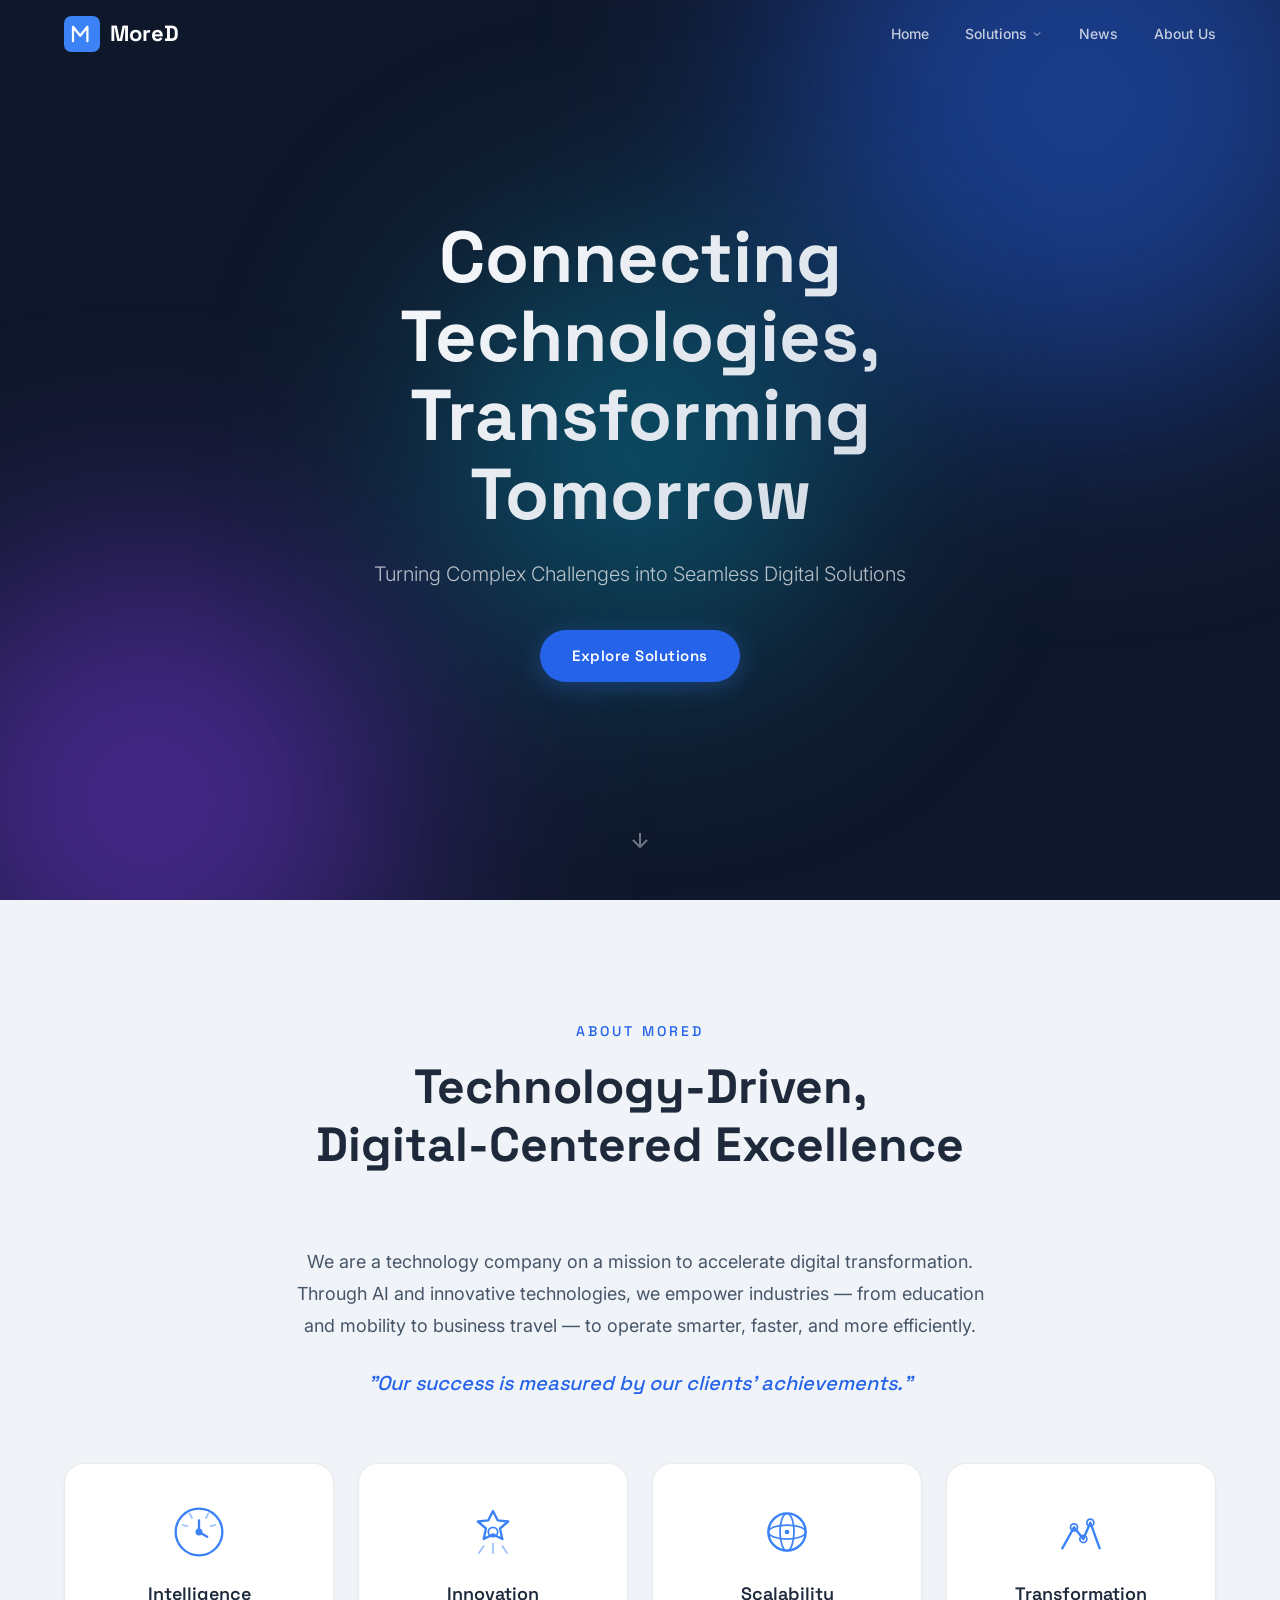
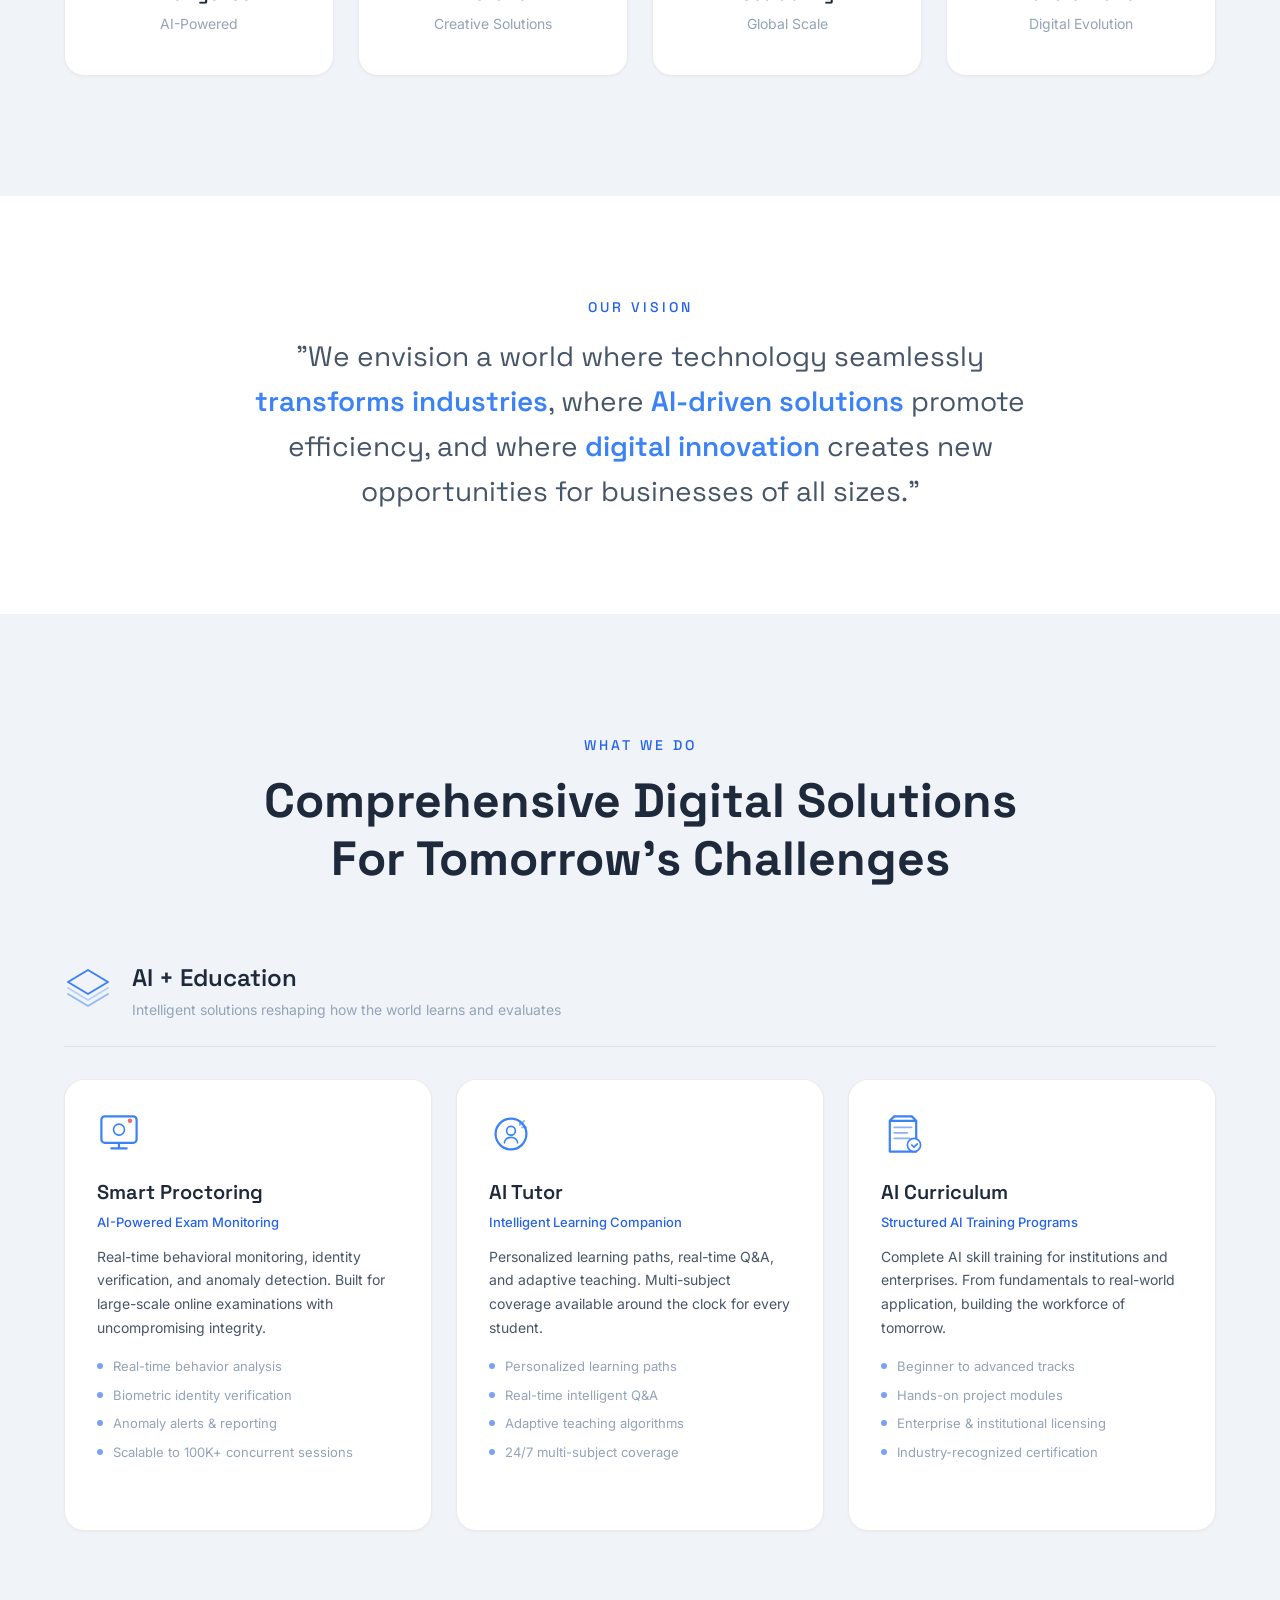
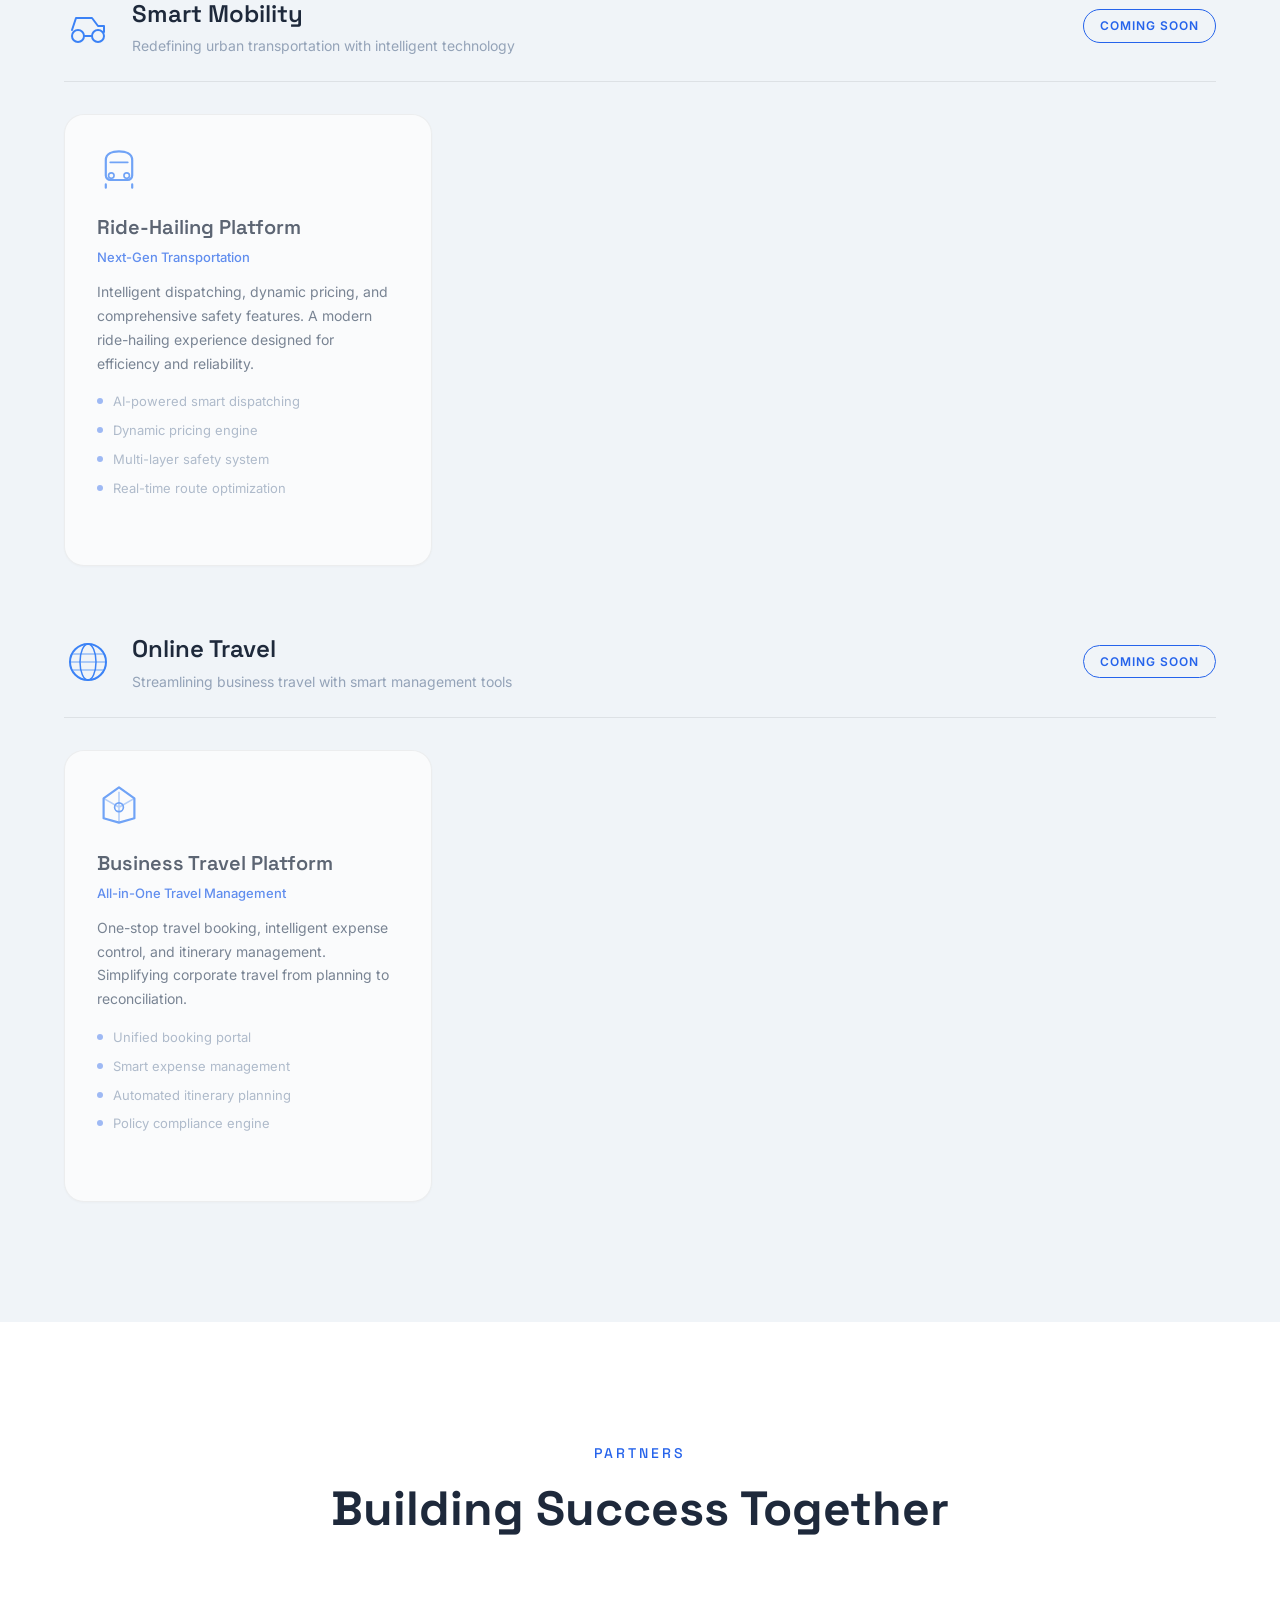
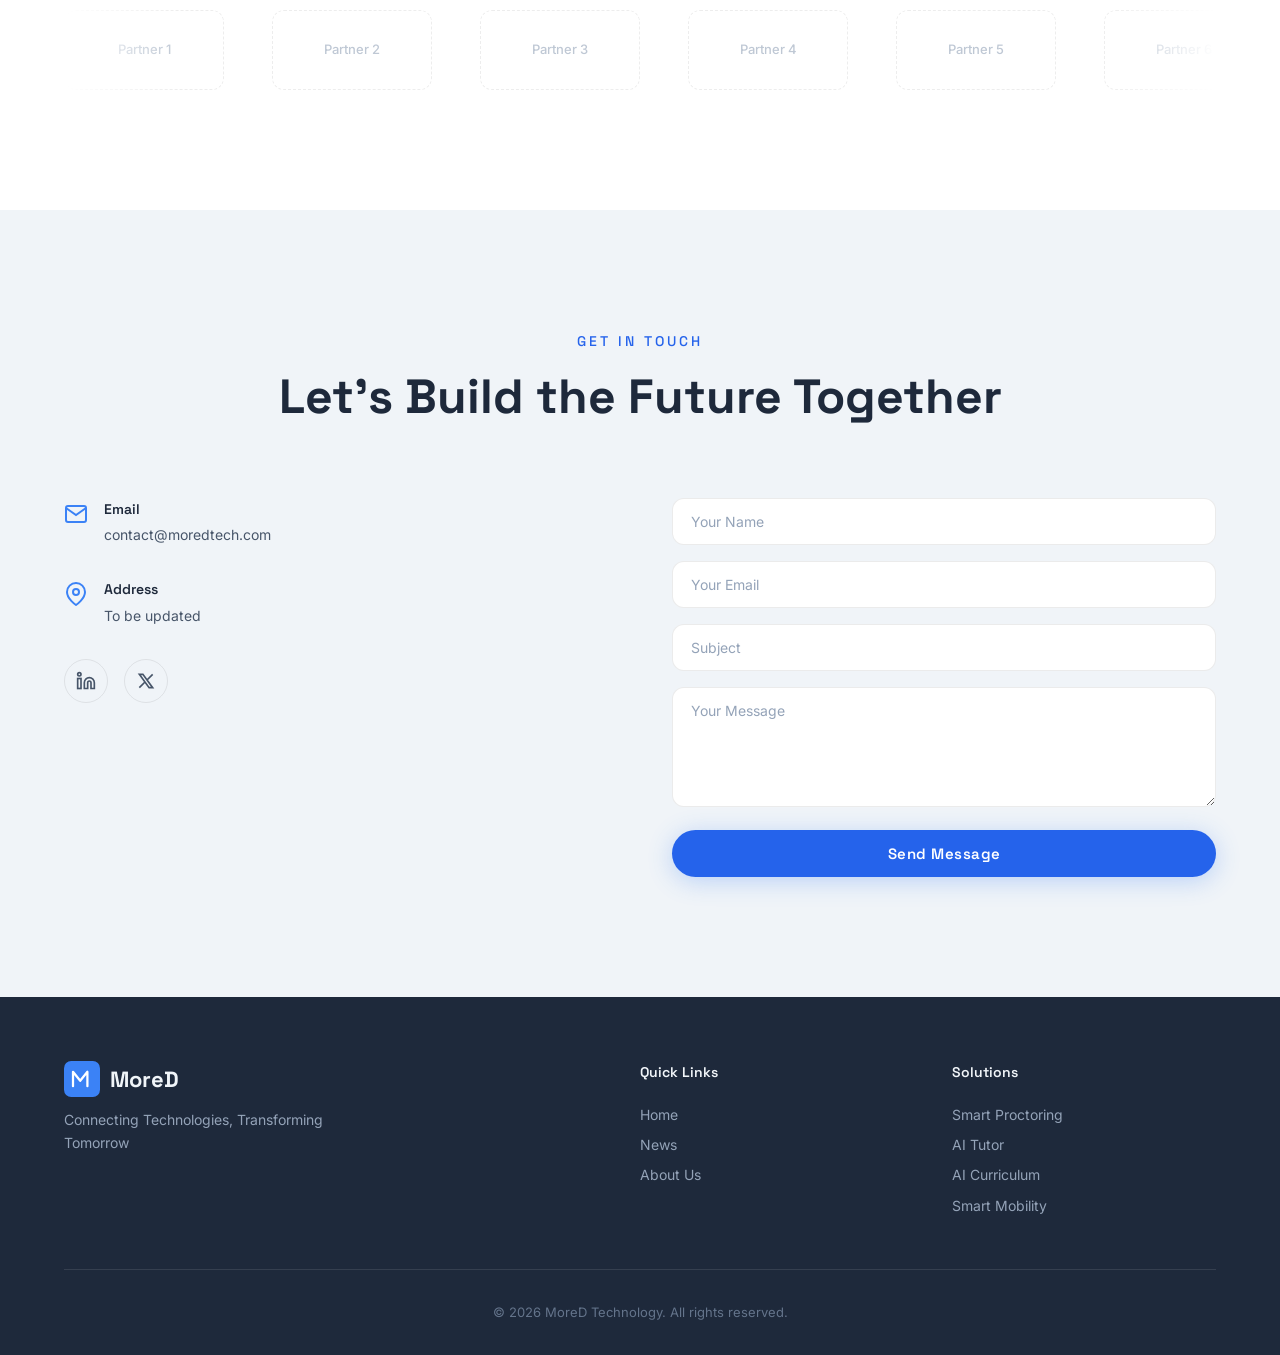
==== index.html @ 64ba4941 "MoreD Technology website - solutions with real data + news timeline gallery" ====
<!DOCTYPE html>
<html lang="en">
<head>
    <meta charset="UTF-8">
    <meta name="viewport" content="width=device-width, initial-scale=1.0">
    <title>MoreD Technology — Connecting Technologies, Transforming Tomorrow</title>
    <meta name="description" content="MoreD Technology delivers comprehensive digital solutions powered by AI and innovation. Education, mobility, and travel platforms for tomorrow's challenges.">
    <link rel="preconnect" href="https://fonts.googleapis.com">
    <link rel="preconnect" href="https://fonts.gstatic.com" crossorigin>
    <link href="https://fonts.googleapis.com/css2?family=Inter:wght@300;400;500;600;700&family=Space+Grotesk:wght@400;500;600;700&display=swap" rel="stylesheet">
    <link rel="stylesheet" href="css/style.css">
</head>
<body class="page-home">
    <!-- Header -->
    <header class="header" id="header">
        <div class="header-container">
            <a href="#hero" class="logo">
                <svg class="logo-icon" viewBox="0 0 40 40" fill="none" xmlns="http://www.w3.org/2000/svg">
                    <rect width="40" height="40" rx="8" fill="#3b82f6"/>
                    <path d="M10 28V12l8 10 8-10v16" stroke="#fff" stroke-width="2.5" stroke-linecap="round" stroke-linejoin="round"/>
                </svg>
                <span class="logo-text">MoreD</span>
            </a>
            <nav class="nav">
                <a href="index.html" class="nav-link active">Home</a>
                <div class="nav-item">
                    <a href="#solutions" class="nav-link">Solutions <svg class="dropdown-arrow" viewBox="0 0 24 24" fill="none" stroke="currentColor" stroke-width="2"><path d="M6 9l6 6 6-6"/></svg></a>
                    <div class="dropdown-menu">
                        <div class="dropdown-group-title">AI + Education</div>
                        <a href="solutions/smart-proctoring.html" class="dropdown-link">Smart Proctoring</a>
                        <a href="solutions/ai-tutor.html" class="dropdown-link">AI Tutor</a>
                        <a href="solutions/ai-curriculum.html" class="dropdown-link">AI Curriculum</a>
                        <div class="dropdown-divider"></div>
                        <div class="dropdown-group-title">Smart Mobility</div>
                        <a href="solutions/ride-hailing.html" class="dropdown-link">Ride-Hailing Platform <span class="badge-soon">Coming Soon</span></a>
                        <div class="dropdown-divider"></div>
                        <div class="dropdown-group-title">Online Travel</div>
                        <a href="solutions/business-travel.html" class="dropdown-link">Business Travel Platform <span class="badge-soon">Coming Soon</span></a>
                    </div>
                </div>
                <a href="news.html" class="nav-link">News</a>
                <a href="about.html" class="nav-link">About Us</a>
            </nav>
            <button class="mobile-toggle" id="mobile-toggle" aria-label="Toggle navigation">
                <span></span>
                <span></span>
                <span></span>
            </button>
        </div>
    </header>

    <!-- Mobile Nav -->
    <div class="mobile-nav" id="mobile-nav">
        <a href="index.html" class="mobile-nav-link">Home</a>
        <div class="mobile-nav-item">
            <button class="mobile-nav-toggle" id="mobile-solutions-toggle">Solutions <svg class="dropdown-arrow" viewBox="0 0 24 24" fill="none" stroke="currentColor" stroke-width="2"><path d="M6 9l6 6 6-6"/></svg></button>
            <div class="mobile-submenu" id="mobile-submenu">
                <span class="mobile-submenu-title">AI + Education</span>
                <a href="solutions/smart-proctoring.html">Smart Proctoring</a>
                <a href="solutions/ai-tutor.html">AI Tutor</a>
                <a href="solutions/ai-curriculum.html">AI Curriculum</a>
                <span class="mobile-submenu-title">Smart Mobility</span>
                <a href="solutions/ride-hailing.html">Ride-Hailing Platform</a>
                <span class="mobile-submenu-title">Online Travel</span>
                <a href="solutions/business-travel.html">Business Travel Platform</a>
            </div>
        </div>
        <a href="news.html" class="mobile-nav-link">News</a>
        <a href="about.html" class="mobile-nav-link">About Us</a>
    </div>

    <!-- Hero Section -->
    <section class="hero" id="hero">
        <div class="hero-bg">
            <div class="hero-gradient hero-gradient-1"></div>
            <div class="hero-gradient hero-gradient-2"></div>
            <div class="hero-gradient hero-gradient-3"></div>
        </div>
        <div class="hero-content">
            <h1 class="hero-title fade-in">Connecting Technologies,<br>Transforming Tomorrow</h1>
            <p class="hero-subtitle fade-in">Turning Complex Challenges into Seamless Digital Solutions</p>
            <a href="#solutions" class="btn btn-primary fade-in">Explore Solutions</a>
        </div>
        <div class="hero-scroll">
            <svg width="24" height="24" viewBox="0 0 24 24" fill="none" stroke="currentColor" stroke-width="2">
                <path d="M12 5v14M5 12l7 7 7-7"/>
            </svg>
        </div>
    </section>

    <!-- About Section -->
    <section class="section about" id="about">
        <div class="container">
            <div class="section-header">
                <p class="section-tag fade-in">About MoreD</p>
                <h2 class="section-title fade-in">Technology-Driven,<br>Digital-Centered Excellence</h2>
            </div>
            <div class="about-content">
                <div class="about-text fade-in">
                    <p class="about-lead">We are a technology company on a mission to accelerate digital transformation. Through AI and innovative technologies, we empower industries — from education and mobility to business travel — to operate smarter, faster, and more efficiently.</p>
                    <p class="about-quote">"Our success is measured by our clients' achievements."</p>
                </div>
                <div class="about-grid">
                    <div class="about-card fade-in">
                        <div class="about-card-icon">
                            <svg viewBox="0 0 48 48" fill="none" xmlns="http://www.w3.org/2000/svg">
                                <circle cx="24" cy="24" r="20" stroke="#3b82f6" stroke-width="2"/>
                                <path d="M24 14v10l7 4" stroke="#3b82f6" stroke-width="2" stroke-linecap="round"/>
                                <circle cx="24" cy="24" r="3" fill="#3b82f6"/>
                                <path d="M16 8l2 4M32 8l-2 4M10 18l4 1M38 18l-4 1" stroke="#3b82f6" stroke-width="1.5" stroke-linecap="round" opacity="0.5"/>
                            </svg>
                        </div>
                        <h3>Intelligence</h3>
                        <p>AI-Powered</p>
                    </div>
                    <div class="about-card fade-in">
                        <div class="about-card-icon">
                            <svg viewBox="0 0 48 48" fill="none" xmlns="http://www.w3.org/2000/svg">
                                <path d="M24 6l4 8 9 1-7 6 2 9-8-4-8 4 2-9-7-6 9-1z" stroke="#3b82f6" stroke-width="2" stroke-linejoin="round"/>
                                <circle cx="24" cy="24" r="4" stroke="#3b82f6" stroke-width="1.5"/>
                                <path d="M24 34v8M16 36l-4 6M32 36l4 6" stroke="#3b82f6" stroke-width="1.5" stroke-linecap="round" opacity="0.5"/>
                            </svg>
                        </div>
                        <h3>Innovation</h3>
                        <p>Creative Solutions</p>
                    </div>
                    <div class="about-card fade-in">
                        <div class="about-card-icon">
                            <svg viewBox="0 0 48 48" fill="none" xmlns="http://www.w3.org/2000/svg">
                                <circle cx="24" cy="24" r="16" stroke="#3b82f6" stroke-width="2"/>
                                <ellipse cx="24" cy="24" rx="16" ry="6" stroke="#3b82f6" stroke-width="1.5"/>
                                <ellipse cx="24" cy="24" rx="6" ry="16" stroke="#3b82f6" stroke-width="1.5"/>
                                <circle cx="24" cy="24" r="2" fill="#3b82f6"/>
                            </svg>
                        </div>
                        <h3>Scalability</h3>
                        <p>Global Scale</p>
                    </div>
                    <div class="about-card fade-in">
                        <div class="about-card-icon">
                            <svg viewBox="0 0 48 48" fill="none" xmlns="http://www.w3.org/2000/svg">
                                <path d="M8 38L18 20l8 10 6-14 8 22" stroke="#3b82f6" stroke-width="2" stroke-linecap="round" stroke-linejoin="round"/>
                                <circle cx="18" cy="20" r="3" stroke="#3b82f6" stroke-width="1.5"/>
                                <circle cx="26" cy="30" r="3" stroke="#3b82f6" stroke-width="1.5"/>
                                <circle cx="32" cy="16" r="3" stroke="#3b82f6" stroke-width="1.5"/>
                            </svg>
                        </div>
                        <h3>Transformation</h3>
                        <p>Digital Evolution</p>
                    </div>
                </div>
            </div>
        </div>
    </section>

    <!-- Vision Section -->
    <section class="section vision">
        <div class="container">
            <div class="vision-content fade-in">
                <p class="section-tag">Our Vision</p>
                <blockquote class="vision-quote">
                    "We envision a world where technology seamlessly <strong>transforms industries</strong>, where <strong>AI-driven solutions</strong> promote efficiency, and where <strong>digital innovation</strong> creates new opportunities for businesses of all sizes."
                </blockquote>
            </div>
        </div>
    </section>

    <!-- Solutions Section -->
    <section class="section solutions" id="solutions">
        <div class="container">
            <div class="section-header">
                <p class="section-tag fade-in">What We Do</p>
                <h2 class="section-title fade-in">Comprehensive Digital Solutions<br>For Tomorrow's Challenges</h2>
            </div>

            <!-- AI + Education -->
            <div class="solutions-group fade-in">
                <div class="solutions-group-header">
                    <div class="solutions-group-icon">
                        <svg viewBox="0 0 48 48" fill="none" xmlns="http://www.w3.org/2000/svg">
                            <path d="M24 4L4 16l20 12 20-12L24 4z" stroke="#3b82f6" stroke-width="2" stroke-linejoin="round"/>
                            <path d="M4 28l20 12 20-12" stroke="#3b82f6" stroke-width="2" stroke-linecap="round" stroke-linejoin="round" opacity="0.5"/>
                            <path d="M4 22l20 12 20-12" stroke="#3b82f6" stroke-width="2" stroke-linecap="round" stroke-linejoin="round" opacity="0.3"/>
                        </svg>
                    </div>
                    <div>
                        <h3 class="solutions-group-title">AI + Education</h3>
                        <p class="solutions-group-desc">Intelligent solutions reshaping how the world learns and evaluates</p>
                    </div>
                </div>
                <div class="solutions-cards">
                    <a href="solutions/smart-proctoring.html" class="solution-card solution-card--link">
                        <div class="solution-card-icon">
                            <svg viewBox="0 0 40 40" fill="none" xmlns="http://www.w3.org/2000/svg">
                                <rect x="4" y="4" width="32" height="24" rx="3" stroke="#3b82f6" stroke-width="2"/>
                                <circle cx="20" cy="16" r="5" stroke="#3b82f6" stroke-width="1.5"/>
                                <path d="M13 33h14" stroke="#3b82f6" stroke-width="2" stroke-linecap="round"/>
                                <path d="M20 28v5" stroke="#3b82f6" stroke-width="2"/>
                                <circle cx="30" cy="8" r="2" fill="#ef4444" opacity="0.8"/>
                            </svg>
                        </div>
                        <h4 class="solution-card-title">Smart Proctoring</h4>
                        <p class="solution-card-subtitle">AI-Powered Exam Monitoring</p>
                        <p class="solution-card-desc">Real-time behavioral monitoring, identity verification, and anomaly detection. Built for large-scale online examinations with uncompromising integrity.</p>
                        <ul class="solution-card-features">
                            <li>Real-time behavior analysis</li>
                            <li>Biometric identity verification</li>
                            <li>Anomaly alerts & reporting</li>
                            <li>Scalable to 100K+ concurrent sessions</li>
                        </ul>
                        <span class="solution-card-arrow">Learn More →</span>
                    </a>
                    <a href="solutions/ai-tutor.html" class="solution-card solution-card--link">
                        <div class="solution-card-icon">
                            <svg viewBox="0 0 40 40" fill="none" xmlns="http://www.w3.org/2000/svg">
                                <rect x="6" y="6" width="28" height="28" rx="14" stroke="#3b82f6" stroke-width="2"/>
                                <circle cx="20" cy="17" r="4" stroke="#3b82f6" stroke-width="1.5"/>
                                <path d="M14 28c0-3 3-5 6-5s6 2 6 5" stroke="#3b82f6" stroke-width="1.5" stroke-linecap="round"/>
                                <path d="M28 12l4-4M30 14h4M28 12v-4" stroke="#3b82f6" stroke-width="1.5" stroke-linecap="round" opacity="0.6"/>
                            </svg>
                        </div>
                        <h4 class="solution-card-title">AI Tutor</h4>
                        <p class="solution-card-subtitle">Intelligent Learning Companion</p>
                        <p class="solution-card-desc">Personalized learning paths, real-time Q&A, and adaptive teaching. Multi-subject coverage available around the clock for every student.</p>
                        <ul class="solution-card-features">
                            <li>Personalized learning paths</li>
                            <li>Real-time intelligent Q&A</li>
                            <li>Adaptive teaching algorithms</li>
                            <li>24/7 multi-subject coverage</li>
                        </ul>
                        <span class="solution-card-arrow">Learn More →</span>
                    </a>
                    <a href="solutions/ai-curriculum.html" class="solution-card solution-card--link">
                        <div class="solution-card-icon">
                            <svg viewBox="0 0 40 40" fill="none" xmlns="http://www.w3.org/2000/svg">
                                <path d="M8 8h24v28H8z" stroke="#3b82f6" stroke-width="2" stroke-linejoin="round"/>
                                <path d="M12 14h16M12 19h12M12 24h14" stroke="#3b82f6" stroke-width="1.5" stroke-linecap="round" opacity="0.6"/>
                                <path d="M8 8l4-4h16l4 4" stroke="#3b82f6" stroke-width="2" stroke-linejoin="round"/>
                                <circle cx="30" cy="30" r="6" fill="#ffffff" stroke="#3b82f6" stroke-width="1.5"/>
                                <path d="M28 30l2 2 3-3" stroke="#3b82f6" stroke-width="1.5" stroke-linecap="round" stroke-linejoin="round"/>
                            </svg>
                        </div>
                        <h4 class="solution-card-title">AI Curriculum</h4>
                        <p class="solution-card-subtitle">Structured AI Training Programs</p>
                        <p class="solution-card-desc">Complete AI skill training for institutions and enterprises. From fundamentals to real-world application, building the workforce of tomorrow.</p>
                        <ul class="solution-card-features">
                            <li>Beginner to advanced tracks</li>
                            <li>Hands-on project modules</li>
                            <li>Enterprise & institutional licensing</li>
                            <li>Industry-recognized certification</li>
                        </ul>
                        <span class="solution-card-arrow">Learn More →</span>
                    </a>
                </div>
            </div>

            <!-- Smart Mobility -->
            <div class="solutions-group fade-in">
                <div class="solutions-group-header">
                    <div class="solutions-group-icon">
                        <svg viewBox="0 0 48 48" fill="none" xmlns="http://www.w3.org/2000/svg">
                            <circle cx="14" cy="34" r="6" stroke="#3b82f6" stroke-width="2"/>
                            <circle cx="34" cy="34" r="6" stroke="#3b82f6" stroke-width="2"/>
                            <path d="M20 34h8M8 28l4-12h16l6 8h6v6" stroke="#3b82f6" stroke-width="2" stroke-linecap="round" stroke-linejoin="round"/>
                        </svg>
                    </div>
                    <div>
                        <h3 class="solutions-group-title">Smart Mobility</h3>
                        <p class="solutions-group-desc">Redefining urban transportation with intelligent technology</p>
                    </div>
                    <span class="badge-coming-soon">Coming Soon</span>
                </div>
                <div class="solutions-cards">
                    <a href="solutions/ride-hailing.html" class="solution-card solution-card--coming-soon solution-card--link">
                        <div class="solution-card-icon">
                            <svg viewBox="0 0 40 40" fill="none" xmlns="http://www.w3.org/2000/svg">
                                <path d="M20 4c-6 0-12 2-12 8v14c0 2 2 4 4 4h16c2 0 4-2 4-4V12c0-6-6-8-12-8z" stroke="#3b82f6" stroke-width="2"/>
                                <circle cx="13" cy="26" r="2.5" stroke="#3b82f6" stroke-width="1.5"/>
                                <circle cx="27" cy="26" r="2.5" stroke="#3b82f6" stroke-width="1.5"/>
                                <path d="M12 14h16" stroke="#3b82f6" stroke-width="1.5" stroke-linecap="round"/>
                                <path d="M8 34v3M32 34v3" stroke="#3b82f6" stroke-width="2" stroke-linecap="round"/>
                            </svg>
                        </div>
                        <h4 class="solution-card-title">Ride-Hailing Platform</h4>
                        <p class="solution-card-subtitle">Next-Gen Transportation</p>
                        <p class="solution-card-desc">Intelligent dispatching, dynamic pricing, and comprehensive safety features. A modern ride-hailing experience designed for efficiency and reliability.</p>
                        <ul class="solution-card-features">
                            <li>AI-powered smart dispatching</li>
                            <li>Dynamic pricing engine</li>
                            <li>Multi-layer safety system</li>
                            <li>Real-time route optimization</li>
                        </ul>
                        <span class="solution-card-arrow">Learn More →</span>
                    </a>
                </div>
            </div>

            <!-- Online Travel -->
            <div class="solutions-group fade-in">
                <div class="solutions-group-header">
                    <div class="solutions-group-icon">
                        <svg viewBox="0 0 48 48" fill="none" xmlns="http://www.w3.org/2000/svg">
                            <circle cx="24" cy="24" r="18" stroke="#3b82f6" stroke-width="2"/>
                            <ellipse cx="24" cy="24" rx="8" ry="18" stroke="#3b82f6" stroke-width="1.5"/>
                            <path d="M6 24h36M8 16h32M8 32h32" stroke="#3b82f6" stroke-width="1.5" stroke-linecap="round" opacity="0.5"/>
                        </svg>
                    </div>
                    <div>
                        <h3 class="solutions-group-title">Online Travel</h3>
                        <p class="solutions-group-desc">Streamlining business travel with smart management tools</p>
                    </div>
                    <span class="badge-coming-soon">Coming Soon</span>
                </div>
                <div class="solutions-cards">
                    <a href="solutions/business-travel.html" class="solution-card solution-card--coming-soon solution-card--link">
                        <div class="solution-card-icon">
                            <svg viewBox="0 0 40 40" fill="none" xmlns="http://www.w3.org/2000/svg">
                                <path d="M20 4L6 14v18l14 4 14-4V14L20 4z" stroke="#3b82f6" stroke-width="2" stroke-linejoin="round"/>
                                <path d="M20 8v28M6 14l14 8 14-8" stroke="#3b82f6" stroke-width="1.5" stroke-linejoin="round" opacity="0.5"/>
                                <circle cx="20" cy="22" r="4" stroke="#3b82f6" stroke-width="1.5"/>
                            </svg>
                        </div>
                        <h4 class="solution-card-title">Business Travel Platform</h4>
                        <p class="solution-card-subtitle">All-in-One Travel Management</p>
                        <p class="solution-card-desc">One-stop travel booking, intelligent expense control, and itinerary management. Simplifying corporate travel from planning to reconciliation.</p>
                        <ul class="solution-card-features">
                            <li>Unified booking portal</li>
                            <li>Smart expense management</li>
                            <li>Automated itinerary planning</li>
                            <li>Policy compliance engine</li>
                        </ul>
                        <span class="solution-card-arrow">Learn More →</span>
                    </a>
                </div>
            </div>
        </div>
    </section>

    <!-- Partners Section -->
    <section class="section partners" id="partners">
        <div class="container">
            <div class="section-header">
                <p class="section-tag fade-in">Partners</p>
                <h2 class="section-title fade-in">Building Success Together</h2>
            </div>
            <div class="partners-track-wrapper fade-in">
                <div class="partners-track">
                    <div class="partner-logo">
                        <div class="partner-placeholder">Partner 1</div>
                    </div>
                    <div class="partner-logo">
                        <div class="partner-placeholder">Partner 2</div>
                    </div>
                    <div class="partner-logo">
                        <div class="partner-placeholder">Partner 3</div>
                    </div>
                    <div class="partner-logo">
                        <div class="partner-placeholder">Partner 4</div>
                    </div>
                    <div class="partner-logo">
                        <div class="partner-placeholder">Partner 5</div>
                    </div>
                    <div class="partner-logo">
                        <div class="partner-placeholder">Partner 6</div>
                    </div>
                    <!-- Duplicated for seamless scroll -->
                    <div class="partner-logo">
                        <div class="partner-placeholder">Partner 1</div>
                    </div>
                    <div class="partner-logo">
                        <div class="partner-placeholder">Partner 2</div>
                    </div>
                    <div class="partner-logo">
                        <div class="partner-placeholder">Partner 3</div>
                    </div>
                    <div class="partner-logo">
                        <div class="partner-placeholder">Partner 4</div>
                    </div>
                    <div class="partner-logo">
                        <div class="partner-placeholder">Partner 5</div>
                    </div>
                    <div class="partner-logo">
                        <div class="partner-placeholder">Partner 6</div>
                    </div>
                </div>
            </div>
        </div>
    </section>

    <!-- Contact Section -->
    <section class="section contact" id="contact">
        <div class="container">
            <div class="section-header">
                <p class="section-tag fade-in">Get in Touch</p>
                <h2 class="section-title fade-in">Let's Build the Future Together</h2>
            </div>
            <div class="contact-grid">
                <div class="contact-info fade-in">
                    <div class="contact-item">
                        <div class="contact-item-icon">
                            <svg viewBox="0 0 24 24" fill="none" stroke="#3b82f6" stroke-width="2">
                                <path d="M4 4h16c1.1 0 2 .9 2 2v12c0 1.1-.9 2-2 2H4c-1.1 0-2-.9-2-2V6c0-1.1.9-2 2-2z"/>
                                <path d="M22 6l-10 7L2 6"/>
                            </svg>
                        </div>
                        <div>
                            <h4>Email</h4>
                            <p>contact@moredtech.com</p>
                        </div>
                    </div>
                    <div class="contact-item">
                        <div class="contact-item-icon">
                            <svg viewBox="0 0 24 24" fill="none" stroke="#3b82f6" stroke-width="2">
                                <path d="M21 10c0 7-9 13-9 13s-9-6-9-13a9 9 0 0118 0z"/>
                                <circle cx="12" cy="10" r="3"/>
                            </svg>
                        </div>
                        <div>
                            <h4>Address</h4>
                            <p>To be updated</p>
                        </div>
                    </div>
                    <div class="contact-socials">
                        <a href="#" class="social-link" aria-label="LinkedIn">
                            <svg viewBox="0 0 24 24" fill="none" stroke="currentColor" stroke-width="2">
                                <path d="M16 8a6 6 0 016 6v7h-4v-7a2 2 0 00-4 0v7h-4v-7a6 6 0 016-6z"/>
                                <rect x="2" y="9" width="4" height="12"/>
                                <circle cx="4" cy="4" r="2"/>
                            </svg>
                        </a>
                        <a href="#" class="social-link" aria-label="Twitter">
                            <svg viewBox="0 0 24 24" fill="none" stroke="currentColor" stroke-width="2">
                                <path d="M4 4l11.733 16H20L8.267 4H4zM4 20l6.768-6.768M13.232 10.768L20 4"/>
                            </svg>
                        </a>
                    </div>
                </div>
                <form class="contact-form fade-in" id="contact-form">
                    <div class="form-group">
                        <input type="text" id="name" name="name" placeholder="Your Name" required>
                    </div>
                    <div class="form-group">
                        <input type="email" id="email" name="email" placeholder="Your Email" required>
                    </div>
                    <div class="form-group">
                        <input type="text" id="subject" name="subject" placeholder="Subject">
                    </div>
                    <div class="form-group">
                        <textarea id="message" name="message" rows="5" placeholder="Your Message" required></textarea>
                    </div>
                    <button type="submit" class="btn btn-primary btn-full">Send Message</button>
                </form>
            </div>
        </div>
    </section>

    <!-- Footer -->
    <footer class="footer">
        <div class="container">
            <div class="footer-grid">
                <div class="footer-brand">
                    <a href="#hero" class="logo">
                        <svg class="logo-icon" viewBox="0 0 40 40" fill="none" xmlns="http://www.w3.org/2000/svg">
                            <rect width="40" height="40" rx="8" fill="#3b82f6"/>
                            <path d="M10 28V12l8 10 8-10v16" stroke="#fff" stroke-width="2.5" stroke-linecap="round" stroke-linejoin="round"/>
                        </svg>
                        <span class="logo-text">MoreD</span>
                    </a>
                    <p class="footer-tagline">Connecting Technologies, Transforming Tomorrow</p>
                </div>
                <div class="footer-links">
                    <h4>Quick Links</h4>
                    <a href="index.html">Home</a>
                    <a href="news.html">News</a>
                    <a href="about.html">About Us</a>
                </div>
                <div class="footer-links">
                    <h4>Solutions</h4>
                    <a href="solutions/smart-proctoring.html">Smart Proctoring</a>
                    <a href="solutions/ai-tutor.html">AI Tutor</a>
                    <a href="solutions/ai-curriculum.html">AI Curriculum</a>
                    <a href="solutions/ride-hailing.html">Smart Mobility</a>
                </div>
            </div>
            <div class="footer-bottom">
                <p>&copy; 2026 MoreD Technology. All rights reserved.</p>
            </div>
        </div>
    </footer>

    <script src="js/main.js"></script>
</body>
</html>
---- css/style.css ----
/* ===========================
   CSS Variables & Reset
   =========================== */
:root {
    --bg-primary: #ffffff;
    --bg-secondary: #f0f4f8;
    --bg-card: #ffffff;
    --bg-card-hover: #f0f4f8;
    --text-primary: #1e293b;
    --text-secondary: #475569;
    --text-muted: #94a3b8;
    --accent: #2563eb;
    --accent-light: #3b82f6;
    --accent-dark: #1d4ed8;
    --gradient-1: #2563eb;
    --gradient-2: #7c3aed;
    --gradient-3: #0891b2;
    --border: rgba(0, 0, 0, 0.08);
    --radius: 12px;
    --radius-lg: 20px;
    --transition: 0.3s cubic-bezier(0.4, 0, 0.2, 1);
    --font-body: 'Inter', -apple-system, BlinkMacSystemFont, sans-serif;
    --font-heading: 'Space Grotesk', 'Inter', sans-serif;
}

*,
*::before,
*::after {
    margin: 0;
    padding: 0;
    box-sizing: border-box;
}

html {
    scroll-behavior: smooth;
    scroll-padding-top: 80px;
}

body {
    font-family: var(--font-body);
    background: var(--bg-primary);
    color: var(--text-primary);
    line-height: 1.6;
    -webkit-font-smoothing: antialiased;
    overflow-x: hidden;
}

a {
    color: inherit;
    text-decoration: none;
}

img {
    max-width: 100%;
    display: block;
}

/* ===========================
   Layout
   =========================== */
.container {
    max-width: 1200px;
    margin: 0 auto;
    padding: 0 24px;
}

.section {
    padding: 120px 0;
    position: relative;
}

.section-header {
    text-align: center;
    margin-bottom: 72px;
}

.section-tag {
    font-family: var(--font-heading);
    font-size: 14px;
    font-weight: 500;
    text-transform: uppercase;
    letter-spacing: 3px;
    color: var(--accent);
    margin-bottom: 16px;
}

.section-title {
    font-family: var(--font-heading);
    font-size: clamp(32px, 5vw, 48px);
    font-weight: 700;
    line-height: 1.2;
    color: var(--text-primary);
}

/* ===========================
   Buttons
   =========================== */
.btn {
    display: inline-flex;
    align-items: center;
    justify-content: center;
    padding: 14px 32px;
    font-family: var(--font-heading);
    font-size: 15px;
    font-weight: 600;
    border-radius: 50px;
    border: none;
    cursor: pointer;
    transition: var(--transition);
    letter-spacing: 0.5px;
}

.btn-primary {
    background: var(--accent);
    color: #fff;
    box-shadow: 0 4px 24px rgba(59, 130, 246, 0.3);
}

.btn-primary:hover {
    background: var(--accent-light);
    box-shadow: 0 8px 32px rgba(59, 130, 246, 0.4);
    transform: translateY(-2px);
}

.btn-full {
    width: 100%;
}

/* ===========================
   Header
   =========================== */
.header {
    position: fixed;
    top: 0;
    left: 0;
    right: 0;
    z-index: 1000;
    padding: 16px 0;
    transition: var(--transition);
    background: rgba(255, 255, 255, 0.8);
    backdrop-filter: blur(12px);
    -webkit-backdrop-filter: blur(12px);
}

.page-home .header {
    background: transparent;
    backdrop-filter: none;
    -webkit-backdrop-filter: none;
}

.header.scrolled {
    background: rgba(255, 255, 255, 0.9);
    backdrop-filter: blur(20px);
    -webkit-backdrop-filter: blur(20px);
    border-bottom: 1px solid var(--border);
    padding: 12px 0;
    box-shadow: 0 1px 12px rgba(0, 0, 0, 0.06);
}

.header-container {
    max-width: 1200px;
    margin: 0 auto;
    padding: 0 24px;
    display: flex;
    align-items: center;
    justify-content: space-between;
}

.logo {
    display: flex;
    align-items: center;
    gap: 10px;
}

.logo-icon {
    width: 36px;
    height: 36px;
}

.logo-text {
    font-family: var(--font-heading);
    font-size: 22px;
    font-weight: 700;
    color: var(--text-primary);
    transition: var(--transition);
}

.page-home .logo-text {
    color: #ffffff;
}

.page-home .header.scrolled .logo-text {
    color: var(--text-primary);
}

.footer .logo-text {
    color: #f1f5f9;
}

.nav {
    display: flex;
    align-items: center;
    gap: 36px;
}

.nav-link {
    font-size: 14px;
    font-weight: 500;
    color: var(--text-secondary);
    transition: var(--transition);
    position: relative;
}

/* On homepage, header floats over dark hero — use white text */
.page-home .nav-link {
    color: rgba(255, 255, 255, 0.75);
}

.page-home .header.scrolled .nav-link {
    color: var(--text-secondary);
}

.page-home .header.scrolled .nav-link:hover,
.page-home .header.scrolled .nav-link.active {
    color: var(--text-primary);
}

.nav-link::after {
    content: '';
    position: absolute;
    bottom: -4px;
    left: 0;
    width: 0;
    height: 2px;
    background: var(--accent);
    transition: var(--transition);
}

.nav-link:hover,
.nav-link.active {
    color: var(--text-primary);
}

.page-home .nav-link:hover,
.page-home .nav-link.active {
    color: #ffffff;
}

.nav-link:hover::after,
.nav-link.active::after {
    width: 100%;
}

/* Dropdown Menu */
.nav-item {
    position: relative;
}

.nav-item .nav-link {
    display: flex;
    align-items: center;
    gap: 4px;
}

.nav-link .dropdown-arrow {
    width: 12px;
    height: 12px;
    transition: transform 0.3s ease;
}

.nav-item:hover .dropdown-arrow {
    transform: rotate(180deg);
}

.dropdown-menu {
    position: absolute;
    top: calc(100% + 12px);
    left: 50%;
    transform: translateX(-50%);
    min-width: 280px;
    background: rgba(255, 255, 255, 0.98);
    backdrop-filter: blur(20px);
    -webkit-backdrop-filter: blur(20px);
    border: 1px solid var(--border);
    border-radius: var(--radius);
    padding: 16px 0;
    opacity: 0;
    visibility: hidden;
    transform: translateX(-50%) translateY(8px);
    transition: opacity 0.25s ease, transform 0.25s ease, visibility 0.25s ease;
    pointer-events: none;
    box-shadow: 0 12px 40px rgba(0, 0, 0, 0.1);
}

/* Invisible bridge to fill the gap between nav-link and dropdown */
.dropdown-menu::before {
    content: '';
    position: absolute;
    top: -16px;
    left: 0;
    right: 0;
    height: 16px;
}

.nav-item:hover .dropdown-menu {
    opacity: 1;
    visibility: visible;
    transform: translateX(-50%) translateY(0);
    pointer-events: all;
}

.dropdown-group-title {
    font-family: var(--font-heading);
    font-size: 11px;
    font-weight: 600;
    text-transform: uppercase;
    letter-spacing: 1.5px;
    color: var(--text-muted);
    padding: 8px 20px 6px;
    margin-top: 4px;
}

.dropdown-group-title:first-child {
    margin-top: 0;
}

.dropdown-link {
    display: flex;
    align-items: center;
    justify-content: space-between;
    padding: 8px 20px;
    font-size: 14px;
    font-weight: 500;
    color: var(--text-secondary);
    transition: var(--transition);
}

.dropdown-link:hover {
    color: var(--accent);
    background: rgba(37, 99, 235, 0.06);
}

.dropdown-link .badge-soon {
    font-size: 10px;
    font-weight: 600;
    text-transform: uppercase;
    letter-spacing: 0.5px;
    color: var(--accent);
    opacity: 0.7;
}

.dropdown-divider {
    height: 1px;
    background: var(--border);
    margin: 8px 0;
}

/* Mobile Solutions Submenu */
.mobile-nav-item {
    display: flex;
    flex-direction: column;
    align-items: center;
}

.mobile-nav-toggle {
    font-family: var(--font-heading);
    font-size: 28px;
    font-weight: 600;
    color: var(--text-secondary);
    transition: var(--transition);
    background: none;
    border: none;
    cursor: pointer;
    display: flex;
    align-items: center;
    gap: 8px;
}

.mobile-nav-toggle:hover {
    color: var(--accent);
}

.mobile-nav-toggle .dropdown-arrow {
    width: 16px;
    height: 16px;
    transition: transform 0.3s ease;
}

.mobile-nav-toggle.active .dropdown-arrow {
    transform: rotate(180deg);
}

.mobile-submenu {
    display: none;
    flex-direction: column;
    align-items: center;
    gap: 12px;
    margin-top: 16px;
    padding: 16px 32px;
    background: var(--bg-secondary);
    border-radius: var(--radius);
}

.mobile-submenu.active {
    display: flex;
}

.mobile-submenu-title {
    font-size: 12px;
    font-weight: 600;
    text-transform: uppercase;
    letter-spacing: 1.5px;
    color: var(--text-muted);
    margin-top: 8px;
}

.mobile-submenu-title:first-child {
    margin-top: 0;
}

.mobile-submenu a {
    font-size: 18px;
    font-weight: 500;
    color: var(--text-secondary);
    transition: var(--transition);
}

.mobile-submenu a:hover {
    color: var(--accent);
}

/* Mobile Toggle */
.mobile-toggle {
    display: none;
    flex-direction: column;
    gap: 5px;
    background: none;
    border: none;
    cursor: pointer;
    padding: 4px;
}

.mobile-toggle span {
    width: 24px;
    height: 2px;
    background: var(--text-primary);
    transition: var(--transition);
    border-radius: 2px;
}

.page-home .mobile-toggle span {
    background: #ffffff;
}

.page-home .header.scrolled .mobile-toggle span {
    background: var(--text-primary);
}

.mobile-toggle.active span:nth-child(1) {
    transform: rotate(45deg) translate(5px, 5px);
}

.mobile-toggle.active span:nth-child(2) {
    opacity: 0;
}

.mobile-toggle.active span:nth-child(3) {
    transform: rotate(-45deg) translate(5px, -5px);
}

/* Mobile Nav */
.mobile-nav {
    display: none;
    position: fixed;
    top: 0;
    left: 0;
    right: 0;
    bottom: 0;
    z-index: 999;
    background: rgba(255, 255, 255, 0.98);
    flex-direction: column;
    align-items: center;
    justify-content: center;
    gap: 32px;
    opacity: 0;
    pointer-events: none;
    transition: opacity 0.3s ease;
}

.mobile-nav.active {
    opacity: 1;
    pointer-events: all;
}

.mobile-nav-link {
    font-family: var(--font-heading);
    font-size: 28px;
    font-weight: 600;
    color: var(--text-secondary);
    transition: var(--transition);
}

.mobile-nav-link:hover {
    color: var(--accent);
}

/* ===========================
   Hero Section
   =========================== */
.hero {
    position: relative;
    min-height: 100vh;
    display: flex;
    align-items: center;
    justify-content: center;
    overflow: hidden;
    background: #0f172a;
}

.hero-bg {
    position: absolute;
    inset: 0;
    overflow: hidden;
}

.hero-gradient {
    position: absolute;
    border-radius: 50%;
    filter: blur(120px);
    opacity: 0.5;
}

.hero-gradient-1 {
    width: 600px;
    height: 600px;
    background: var(--gradient-1);
    top: -200px;
    right: -100px;
    animation: float1 20s ease-in-out infinite;
}

.hero-gradient-2 {
    width: 500px;
    height: 500px;
    background: var(--gradient-2);
    bottom: -150px;
    left: -100px;
    animation: float2 25s ease-in-out infinite;
}

.hero-gradient-3 {
    width: 400px;
    height: 400px;
    background: var(--gradient-3);
    top: 50%;
    left: 50%;
    transform: translate(-50%, -50%);
    animation: float3 18s ease-in-out infinite;
}

@keyframes float1 {
    0%, 100% { transform: translate(0, 0) scale(1); }
    33% { transform: translate(-80px, 60px) scale(1.1); }
    66% { transform: translate(40px, -40px) scale(0.9); }
}

@keyframes float2 {
    0%, 100% { transform: translate(0, 0) scale(1); }
    33% { transform: translate(60px, -40px) scale(0.9); }
    66% { transform: translate(-40px, 80px) scale(1.1); }
}

@keyframes float3 {
    0%, 100% { transform: translate(-50%, -50%) scale(1); }
    50% { transform: translate(-40%, -60%) scale(1.15); }
}

.hero-content {
    position: relative;
    z-index: 1;
    text-align: center;
    padding: 0 24px;
    max-width: 800px;
}

.hero-title {
    font-family: var(--font-heading);
    font-size: clamp(36px, 7vw, 72px);
    font-weight: 700;
    line-height: 1.1;
    margin-bottom: 24px;
    background: linear-gradient(135deg, #fff 0%, #cbd5e1 100%);
    -webkit-background-clip: text;
    -webkit-text-fill-color: transparent;
    background-clip: text;
}

.hero-subtitle {
    font-size: clamp(16px, 2.5vw, 20px);
    color: rgba(255, 255, 255, 0.7);
    margin-bottom: 40px;
    font-weight: 300;
    line-height: 1.6;
}

.hero-scroll {
    position: absolute;
    bottom: 40px;
    left: 50%;
    transform: translateX(-50%);
    color: rgba(255, 255, 255, 0.4);
    animation: bounce 2s ease-in-out infinite;
}

@keyframes bounce {
    0%, 100% { transform: translateX(-50%) translateY(0); }
    50% { transform: translateX(-50%) translateY(10px); }
}

/* ===========================
   About Section
   =========================== */
.about {
    background: var(--bg-secondary);
}

.about-content {
    display: flex;
    flex-direction: column;
    gap: 64px;
}

.about-text {
    max-width: 700px;
    margin: 0 auto;
    text-align: center;
}

.about-lead {
    font-size: 18px;
    color: var(--text-secondary);
    line-height: 1.8;
    margin-bottom: 24px;
}

.about-quote {
    font-family: var(--font-heading);
    font-size: 20px;
    font-weight: 500;
    color: var(--accent);
    font-style: italic;
}

.about-grid {
    display: grid;
    grid-template-columns: repeat(4, 1fr);
    gap: 24px;
}

.about-card {
    text-align: center;
    padding: 40px 24px;
    background: #ffffff;
    border: 1px solid var(--border);
    border-radius: var(--radius-lg);
    transition: var(--transition);
    box-shadow: 0 1px 3px rgba(0, 0, 0, 0.04);
}

.about-card:hover {
    background: rgba(37, 99, 235, 0.04);
    border-color: rgba(37, 99, 235, 0.2);
    transform: translateY(-4px);
    box-shadow: 0 8px 24px rgba(0, 0, 0, 0.06);
}

.about-card-icon {
    width: 56px;
    height: 56px;
    margin: 0 auto 20px;
}

.about-card-icon svg {
    width: 100%;
    height: 100%;
}

.about-card h3 {
    font-family: var(--font-heading);
    font-size: 18px;
    font-weight: 600;
    margin-bottom: 4px;
}

.about-card p {
    font-size: 14px;
    color: var(--text-muted);
}

/* ===========================
   Vision Section
   =========================== */
.vision {
    background: var(--bg-primary);
    padding: 100px 0;
}

.vision-content {
    max-width: 800px;
    margin: 0 auto;
    text-align: center;
}

.vision-quote {
    font-family: var(--font-heading);
    font-size: clamp(20px, 3vw, 28px);
    font-weight: 400;
    line-height: 1.6;
    color: var(--text-secondary);
    border: none;
    padding: 0;
}

.vision-quote strong {
    color: var(--accent-light);
    font-weight: 600;
}

/* ===========================
   Solutions Section
   =========================== */
.solutions {
    background: var(--bg-secondary);
}

.solutions-group {
    margin-bottom: 64px;
}

.solutions-group:last-child {
    margin-bottom: 0;
}

.solutions-group-header {
    display: flex;
    align-items: center;
    gap: 20px;
    margin-bottom: 32px;
    padding-bottom: 24px;
    border-bottom: 1px solid var(--border);
}

.solutions-group-icon {
    width: 48px;
    height: 48px;
    flex-shrink: 0;
}

.solutions-group-icon svg {
    width: 100%;
    height: 100%;
}

.solutions-group-title {
    font-family: var(--font-heading);
    font-size: 24px;
    font-weight: 600;
}

.solutions-group-desc {
    font-size: 14px;
    color: var(--text-muted);
    margin-top: 2px;
}

.badge-coming-soon {
    margin-left: auto;
    padding: 6px 16px;
    font-size: 12px;
    font-weight: 600;
    text-transform: uppercase;
    letter-spacing: 1px;
    color: var(--accent);
    border: 1px solid var(--accent);
    border-radius: 50px;
    white-space: nowrap;
}

.solutions-cards {
    display: grid;
    grid-template-columns: repeat(3, 1fr);
    gap: 24px;
}

.solution-card {
    background: #ffffff;
    border: 1px solid var(--border);
    border-radius: var(--radius-lg);
    padding: 32px;
    transition: var(--transition);
    position: relative;
    overflow: hidden;
    box-shadow: 0 1px 3px rgba(0, 0, 0, 0.04);
}

.solution-card::before {
    content: '';
    position: absolute;
    top: 0;
    left: 0;
    right: 0;
    height: 3px;
    background: linear-gradient(90deg, var(--gradient-1), var(--gradient-2));
    opacity: 0;
    transition: var(--transition);
}

.solution-card:hover {
    background: rgba(37, 99, 235, 0.04);
    border-color: rgba(37, 99, 235, 0.2);
    transform: translateY(-4px);
    box-shadow: 0 8px 24px rgba(0, 0, 0, 0.06);
}

.solution-card:hover::before {
    opacity: 1;
}

.solution-card--link {
    display: block;
    cursor: pointer;
}

.solution-card-arrow {
    display: inline-block;
    margin-top: 12px;
    font-size: 13px;
    font-weight: 600;
    color: var(--accent);
    opacity: 0;
    transform: translateX(-8px);
    transition: var(--transition);
}

.solution-card--link:hover .solution-card-arrow {
    opacity: 1;
    transform: translateX(0);
}

.solution-card--coming-soon {
    opacity: 0.7;
}

.solution-card--coming-soon:hover {
    opacity: 0.85;
}

.solution-card-icon {
    width: 44px;
    height: 44px;
    margin-bottom: 20px;
}

.solution-card-icon svg {
    width: 100%;
    height: 100%;
}

.solution-card-title {
    font-family: var(--font-heading);
    font-size: 20px;
    font-weight: 600;
    margin-bottom: 4px;
}

.solution-card-subtitle {
    font-size: 13px;
    color: var(--accent);
    font-weight: 500;
    margin-bottom: 12px;
}

.solution-card-desc {
    font-size: 14px;
    color: var(--text-secondary);
    line-height: 1.7;
    margin-bottom: 16px;
}

.solution-card-features {
    list-style: none;
    display: flex;
    flex-direction: column;
    gap: 8px;
}

.solution-card-features li {
    font-size: 13px;
    color: var(--text-muted);
    padding-left: 16px;
    position: relative;
}

.solution-card-features li::before {
    content: '';
    position: absolute;
    left: 0;
    top: 7px;
    width: 6px;
    height: 6px;
    border-radius: 50%;
    background: var(--accent);
    opacity: 0.6;
}

/* ===========================
   Partners Section
   =========================== */
.partners {
    background: var(--bg-primary);
    overflow: hidden;
}

.partners-track-wrapper {
    overflow: hidden;
    mask-image: linear-gradient(to right, transparent, black 10%, black 90%, transparent);
    -webkit-mask-image: linear-gradient(to right, transparent, black 10%, black 90%, transparent);
}

.partners-track {
    display: flex;
    gap: 48px;
    animation: scroll-track 30s linear infinite;
    width: max-content;
}

@keyframes scroll-track {
    0% { transform: translateX(0); }
    100% { transform: translateX(-50%); }
}

.partner-logo {
    flex-shrink: 0;
}

.partner-placeholder {
    width: 160px;
    height: 80px;
    display: flex;
    align-items: center;
    justify-content: center;
    border: 1px dashed rgba(0, 0, 0, 0.12);
    border-radius: var(--radius);
    color: var(--text-muted);
    font-size: 13px;
    font-weight: 500;
    opacity: 0.6;
    transition: var(--transition);
}

.partner-placeholder:hover {
    opacity: 1;
    border-color: var(--accent);
    color: var(--accent);
}

/* ===========================
   Contact Section
   =========================== */
.contact {
    background: var(--bg-secondary);
}

.contact-grid {
    display: grid;
    grid-template-columns: 1fr 1fr;
    gap: 64px;
    align-items: start;
}

.contact-item {
    display: flex;
    align-items: flex-start;
    gap: 16px;
    margin-bottom: 32px;
}

.contact-item-icon {
    width: 24px;
    height: 24px;
    flex-shrink: 0;
    margin-top: 4px;
}

.contact-item-icon svg {
    width: 100%;
    height: 100%;
}

.contact-item h4 {
    font-family: var(--font-heading);
    font-size: 14px;
    font-weight: 600;
    margin-bottom: 4px;
    color: var(--text-primary);
}

.contact-item p {
    font-size: 14px;
    color: var(--text-secondary);
}

.contact-socials {
    display: flex;
    gap: 16px;
    margin-top: 32px;
}

.social-link {
    width: 44px;
    height: 44px;
    display: flex;
    align-items: center;
    justify-content: center;
    border: 1px solid var(--border);
    border-radius: 50%;
    color: var(--text-secondary);
    transition: var(--transition);
}

.social-link svg {
    width: 20px;
    height: 20px;
}

.social-link:hover {
    border-color: var(--accent);
    color: var(--accent);
    background: rgba(37, 99, 235, 0.06);
}

/* Form */
.contact-form {
    display: flex;
    flex-direction: column;
    gap: 16px;
}

.form-group input,
.form-group textarea {
    width: 100%;
    padding: 14px 18px;
    font-family: var(--font-body);
    font-size: 14px;
    color: var(--text-primary);
    background: #ffffff;
    border: 1px solid var(--border);
    border-radius: var(--radius);
    outline: none;
    transition: var(--transition);
}

.form-group input::placeholder,
.form-group textarea::placeholder {
    color: var(--text-muted);
}

.form-group input:focus,
.form-group textarea:focus {
    border-color: var(--accent);
    background: #ffffff;
    box-shadow: 0 0 0 3px rgba(37, 99, 235, 0.1);
}

.form-group textarea {
    resize: vertical;
    min-height: 120px;
}

/* ===========================
   Footer
   =========================== */
.footer {
    background: #1e293b;
    padding: 64px 0 32px;
    border-top: none;
    color: #e2e8f0;
}

.footer-grid {
    display: grid;
    grid-template-columns: 2fr 1fr 1fr;
    gap: 48px;
    margin-bottom: 48px;
}

.footer-tagline {
    font-size: 14px;
    color: #94a3b8;
    margin-top: 12px;
    max-width: 300px;
}

.footer-links h4 {
    font-family: var(--font-heading);
    font-size: 14px;
    font-weight: 600;
    margin-bottom: 16px;
    color: #f1f5f9;
}

.footer-links a {
    display: block;
    font-size: 14px;
    color: #94a3b8;
    padding: 4px 0;
    transition: var(--transition);
}

.footer-links a:hover {
    color: #60a5fa;
}

.footer-bottom {
    padding-top: 32px;
    border-top: 1px solid rgba(255, 255, 255, 0.1);
    text-align: center;
}

.footer-bottom p {
    font-size: 13px;
    color: #64748b;
}

/* ===========================
   Animations (Fade In)
   =========================== */
.fade-in {
    opacity: 0;
    transform: translateY(30px);
    transition: opacity 0.6s ease, transform 0.6s ease;
}

.fade-in.visible {
    opacity: 1;
    transform: translateY(0);
}

/* ===========================
   Responsive
   =========================== */
@media (max-width: 1024px) {
    .solutions-cards {
        grid-template-columns: repeat(2, 1fr);
    }

    .about-grid {
        grid-template-columns: repeat(2, 1fr);
    }

    .footer-grid {
        grid-template-columns: 1fr 1fr;
    }
}

@media (max-width: 768px) {
    .section {
        padding: 80px 0;
    }

    .section-header {
        margin-bottom: 48px;
    }

    .nav {
        display: none;
    }

    .mobile-toggle {
        display: flex;
    }

    .mobile-nav {
        display: flex;
    }

    .solutions-cards {
        grid-template-columns: 1fr;
    }

    .about-grid {
        grid-template-columns: 1fr 1fr;
    }

    .contact-grid {
        grid-template-columns: 1fr;
        gap: 48px;
    }

    .footer-grid {
        grid-template-columns: 1fr;
        gap: 32px;
    }

    .solutions-group-header {
        flex-wrap: wrap;
    }

    .badge-coming-soon {
        margin-left: 68px;
    }
}

@media (max-width: 480px) {
    .about-grid {
        grid-template-columns: 1fr;
    }

    .hero-title {
        font-size: 32px;
    }

    .badge-coming-soon {
        margin-left: 0;
    }
}
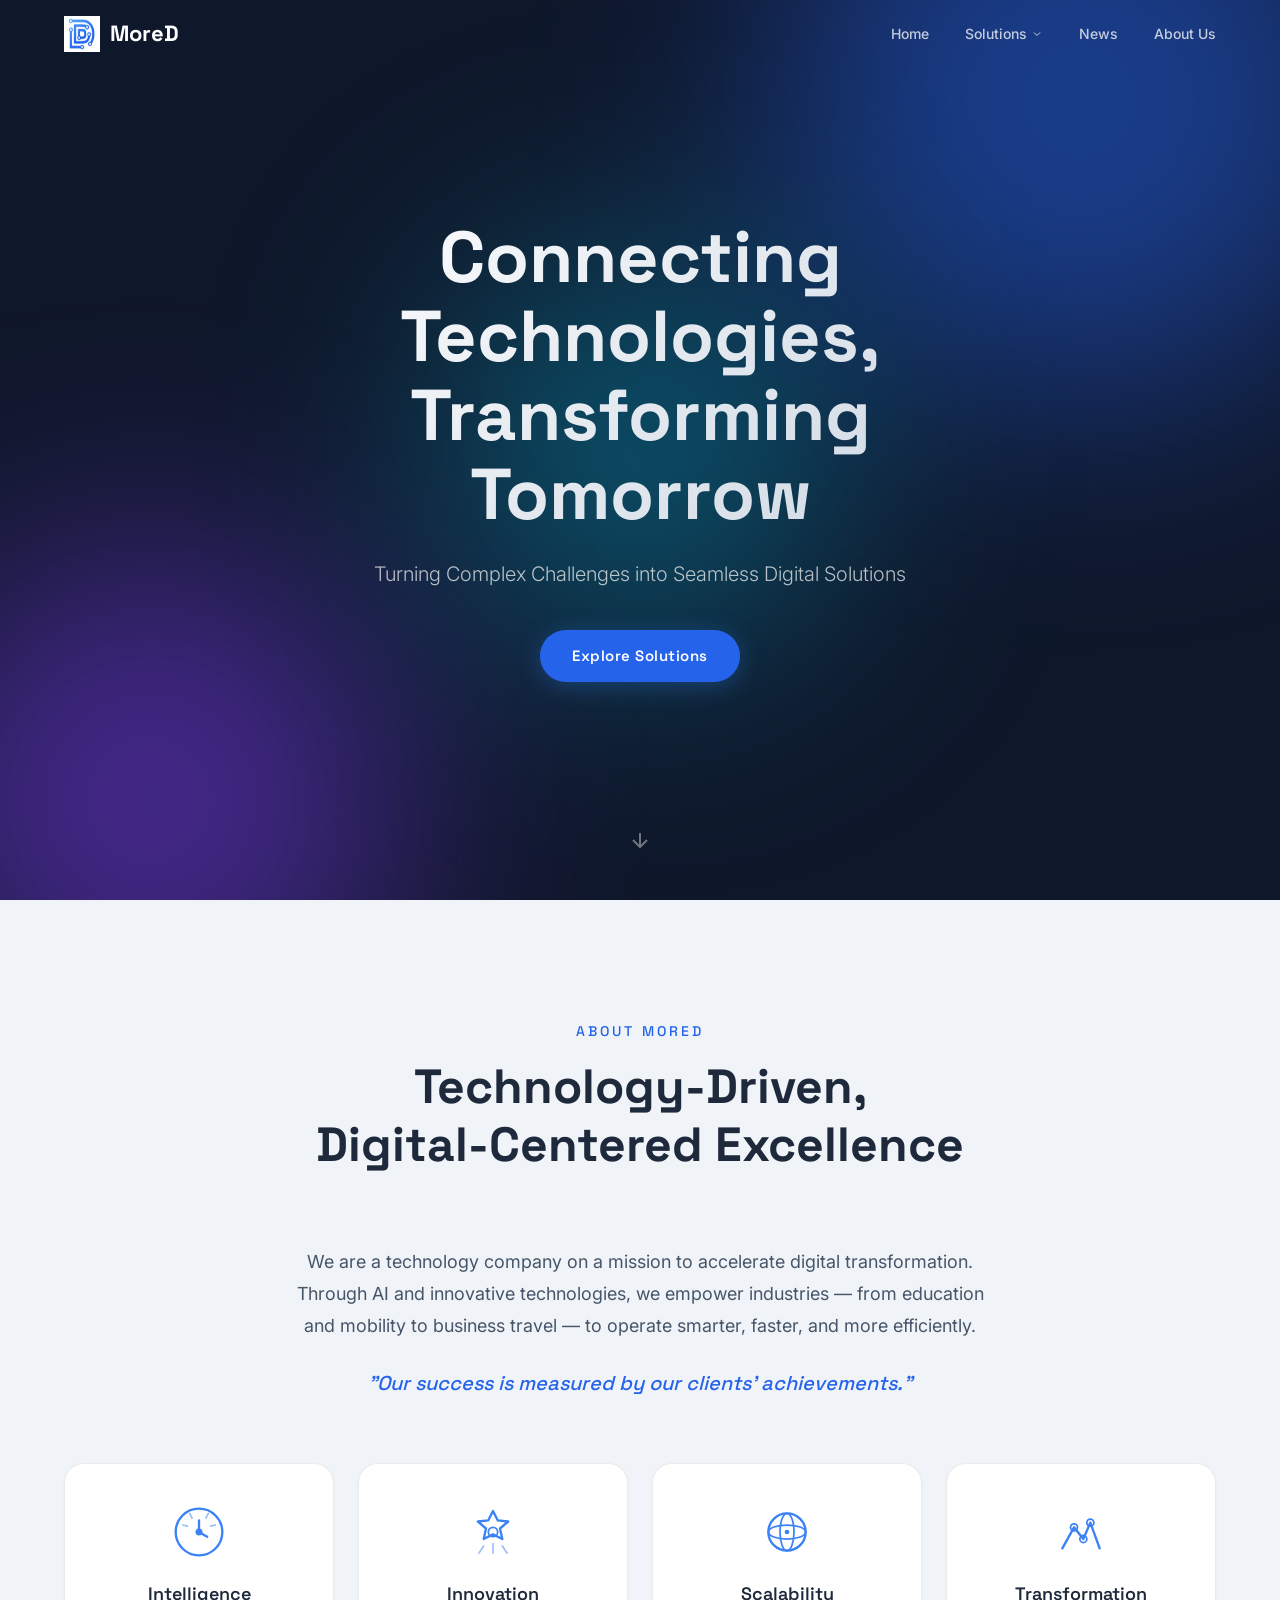
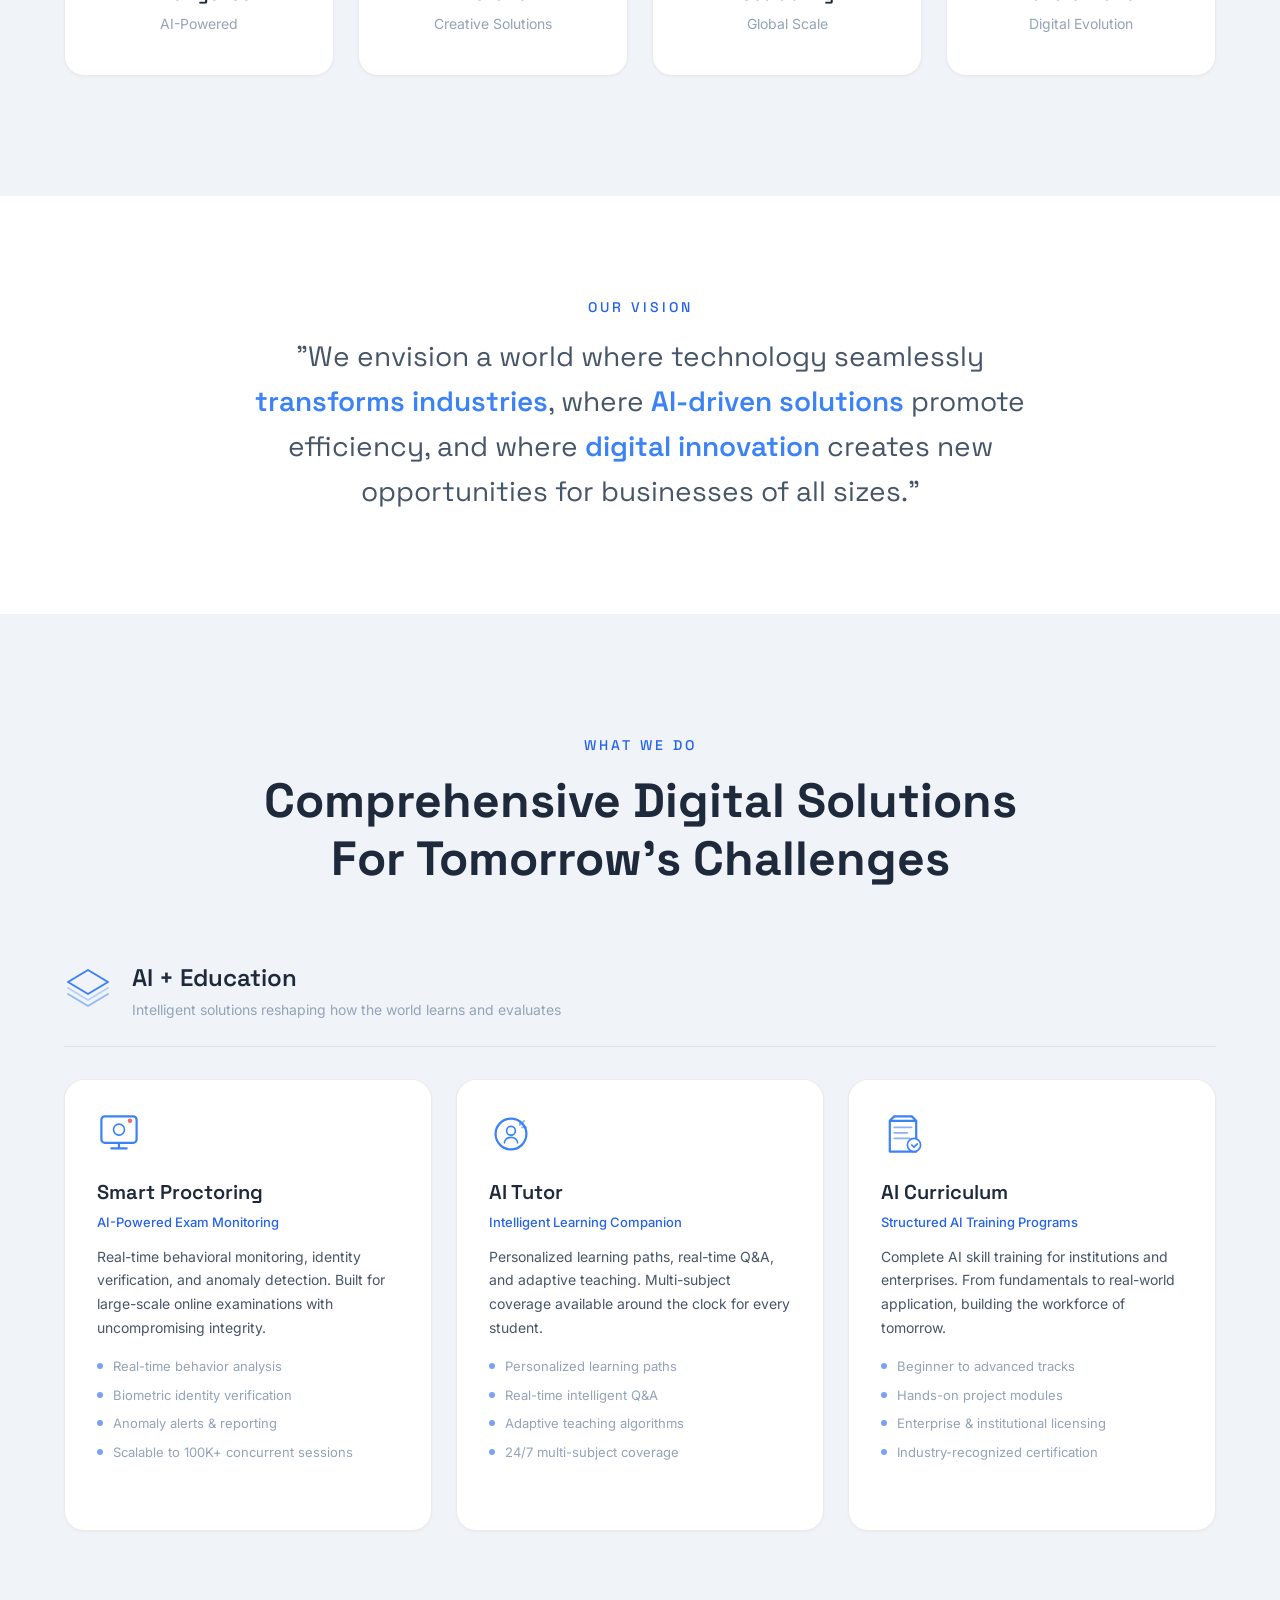
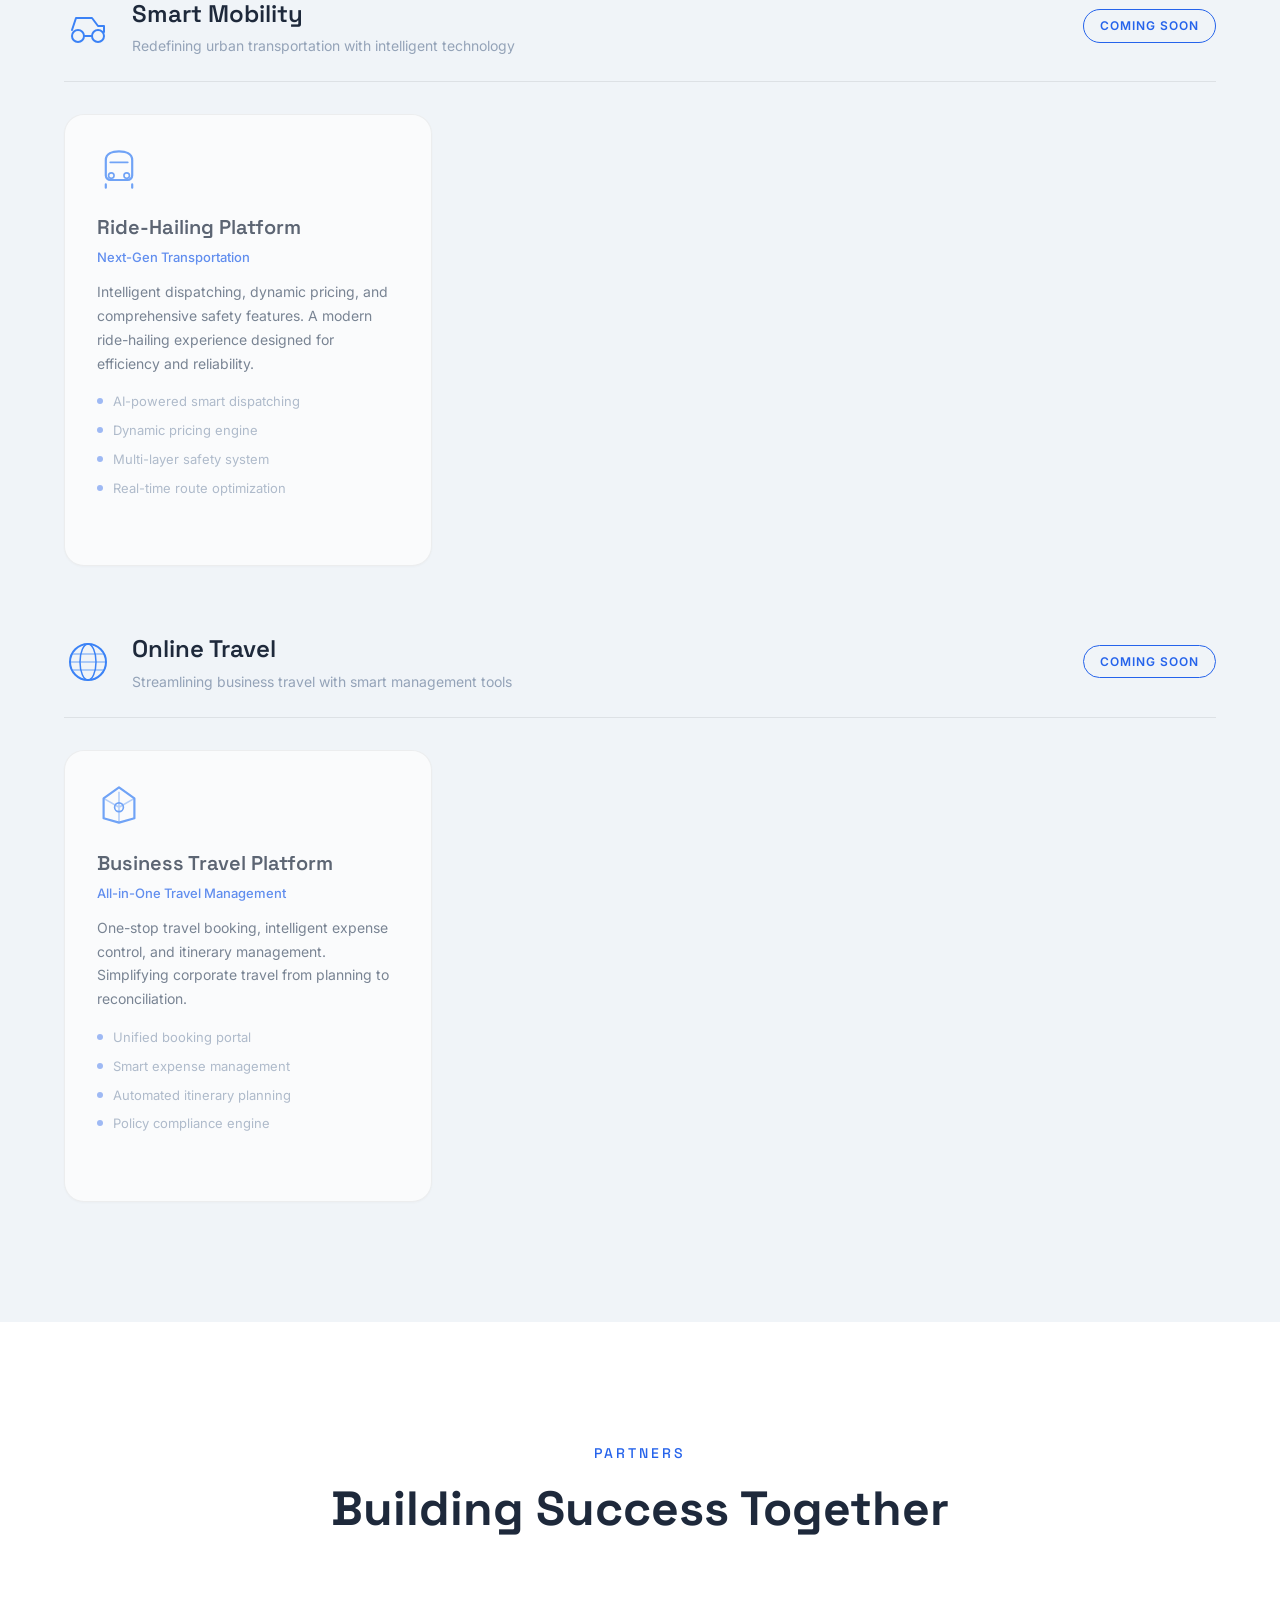
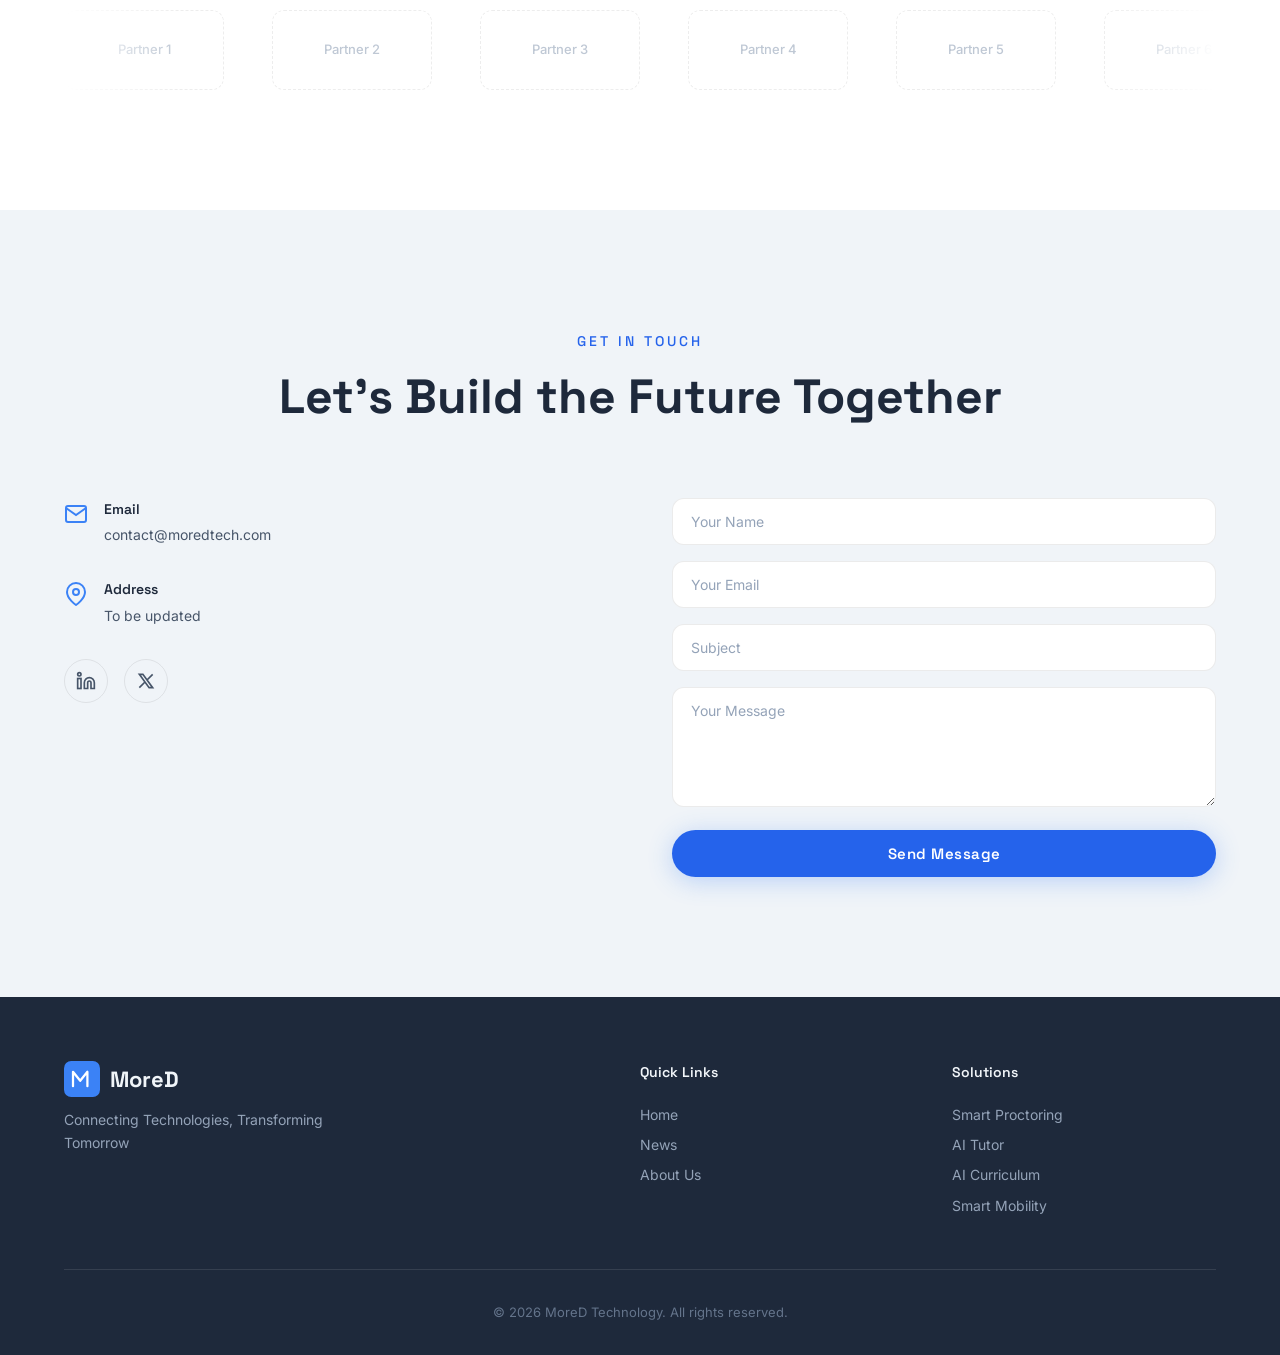
==== commit 49982a85: "Replace SVG logo with real logo, simplify About page" ====
--- a/index.html
+++ b/index.html
@@ -15,10 +15,7 @@
     <header class="header" id="header">
         <div class="header-container">
             <a href="#hero" class="logo">
-                <svg class="logo-icon" viewBox="0 0 40 40" fill="none" xmlns="http://www.w3.org/2000/svg">
-                    <rect width="40" height="40" rx="8" fill="#3b82f6"/>
-                    <path d="M10 28V12l8 10 8-10v16" stroke="#fff" stroke-width="2.5" stroke-linecap="round" stroke-linejoin="round"/>
-                </svg>
+                <img class="logo-icon" src="assets/logo-icon.png" alt="MoreD">
                 <span class="logo-text">MoreD</span>
             </a>
             <nav class="nav">
--- a/css/style.css
+++ b/css/style.css
@@ -1161,15 +1161,27 @@
     .footer-grid {
         grid-template-columns: 1fr 1fr;
     }
+
+    .contact-grid {
+        gap: 48px;
+    }
 }
 
 @media (max-width: 768px) {
+    .container {
+        padding: 0 20px;
+    }
+
     .section {
-        padding: 80px 0;
+        padding: 64px 0;
     }
 
     .section-header {
-        margin-bottom: 48px;
+        margin-bottom: 40px;
+    }
+
+    .section-title {
+        font-size: clamp(26px, 5vw, 36px);
     }
 
     .nav {
@@ -1184,43 +1196,180 @@
         display: flex;
     }
 
+    .hero {
+        min-height: 100svh;
+    }
+
+    .hero-content {
+        padding: 0 20px;
+    }
+
+    .hero-subtitle {
+        font-size: 16px;
+        margin-bottom: 32px;
+    }
+
+    .hero-scroll {
+        bottom: 24px;
+    }
+
+    .about-lead {
+        font-size: 16px;
+    }
+
+    .about-quote {
+        font-size: 17px;
+    }
+
     .solutions-cards {
         grid-template-columns: 1fr;
     }
 
+    .solution-card {
+        padding: 24px;
+    }
+
+    .solutions-group-header {
+        flex-wrap: wrap;
+        gap: 12px;
+    }
+
+    .solutions-group-icon {
+        width: 40px;
+        height: 40px;
+    }
+
+    .solutions-group-title {
+        font-size: 20px;
+    }
+
+    .badge-coming-soon {
+        margin-left: 60px;
+        font-size: 11px;
+        padding: 4px 12px;
+    }
+
     .about-grid {
         grid-template-columns: 1fr 1fr;
+        gap: 16px;
+    }
+
+    .about-card {
+        padding: 28px 16px;
+    }
+
+    .about-card h3 {
+        font-size: 16px;
+    }
+
+    .vision {
+        padding: 64px 0;
+    }
+
+    .vision-quote {
+        font-size: clamp(17px, 3vw, 22px);
+    }
+
+    .partner-placeholder {
+        width: 120px;
+        height: 60px;
+        font-size: 12px;
+    }
+
+    .partners-track {
+        gap: 32px;
     }
 
     .contact-grid {
         grid-template-columns: 1fr;
-        gap: 48px;
+        gap: 40px;
+    }
+
+    .contact-item {
+        margin-bottom: 24px;
+    }
+
+    .btn {
+        padding: 12px 28px;
+        font-size: 14px;
+    }
+
+    .footer {
+        padding: 48px 0 24px;
     }
 
     .footer-grid {
         grid-template-columns: 1fr;
-        gap: 32px;
-    }
-
-    .solutions-group-header {
-        flex-wrap: wrap;
-    }
-
-    .badge-coming-soon {
-        margin-left: 68px;
+        gap: 28px;
+    }
+
+    .footer-tagline {
+        margin-top: 8px;
+    }
+
+    .footer-bottom {
+        padding-top: 24px;
     }
 }
 
 @media (max-width: 480px) {
+    .container {
+        padding: 0 16px;
+    }
+
+    .section {
+        padding: 48px 0;
+    }
+
+    .section-header {
+        margin-bottom: 32px;
+    }
+
+    .hero-title {
+        font-size: 28px;
+    }
+
+    .hero-subtitle {
+        font-size: 15px;
+    }
+
     .about-grid {
         grid-template-columns: 1fr;
     }
 
-    .hero-title {
-        font-size: 32px;
+    .about-card {
+        padding: 24px 20px;
+    }
+
+    .solutions-group-header {
+        gap: 10px;
     }
 
     .badge-coming-soon {
         margin-left: 0;
     }
+
+    .solution-card-title {
+        font-size: 18px;
+    }
+
+    .solution-card-desc {
+        font-size: 13px;
+    }
+
+    .contact-form .btn {
+        width: 100%;
+    }
+
+    .mobile-nav-link {
+        font-size: 24px;
+    }
+
+    .mobile-nav-toggle {
+        font-size: 24px;
+    }
+
+    .mobile-submenu a {
+        font-size: 16px;
+    }
 }
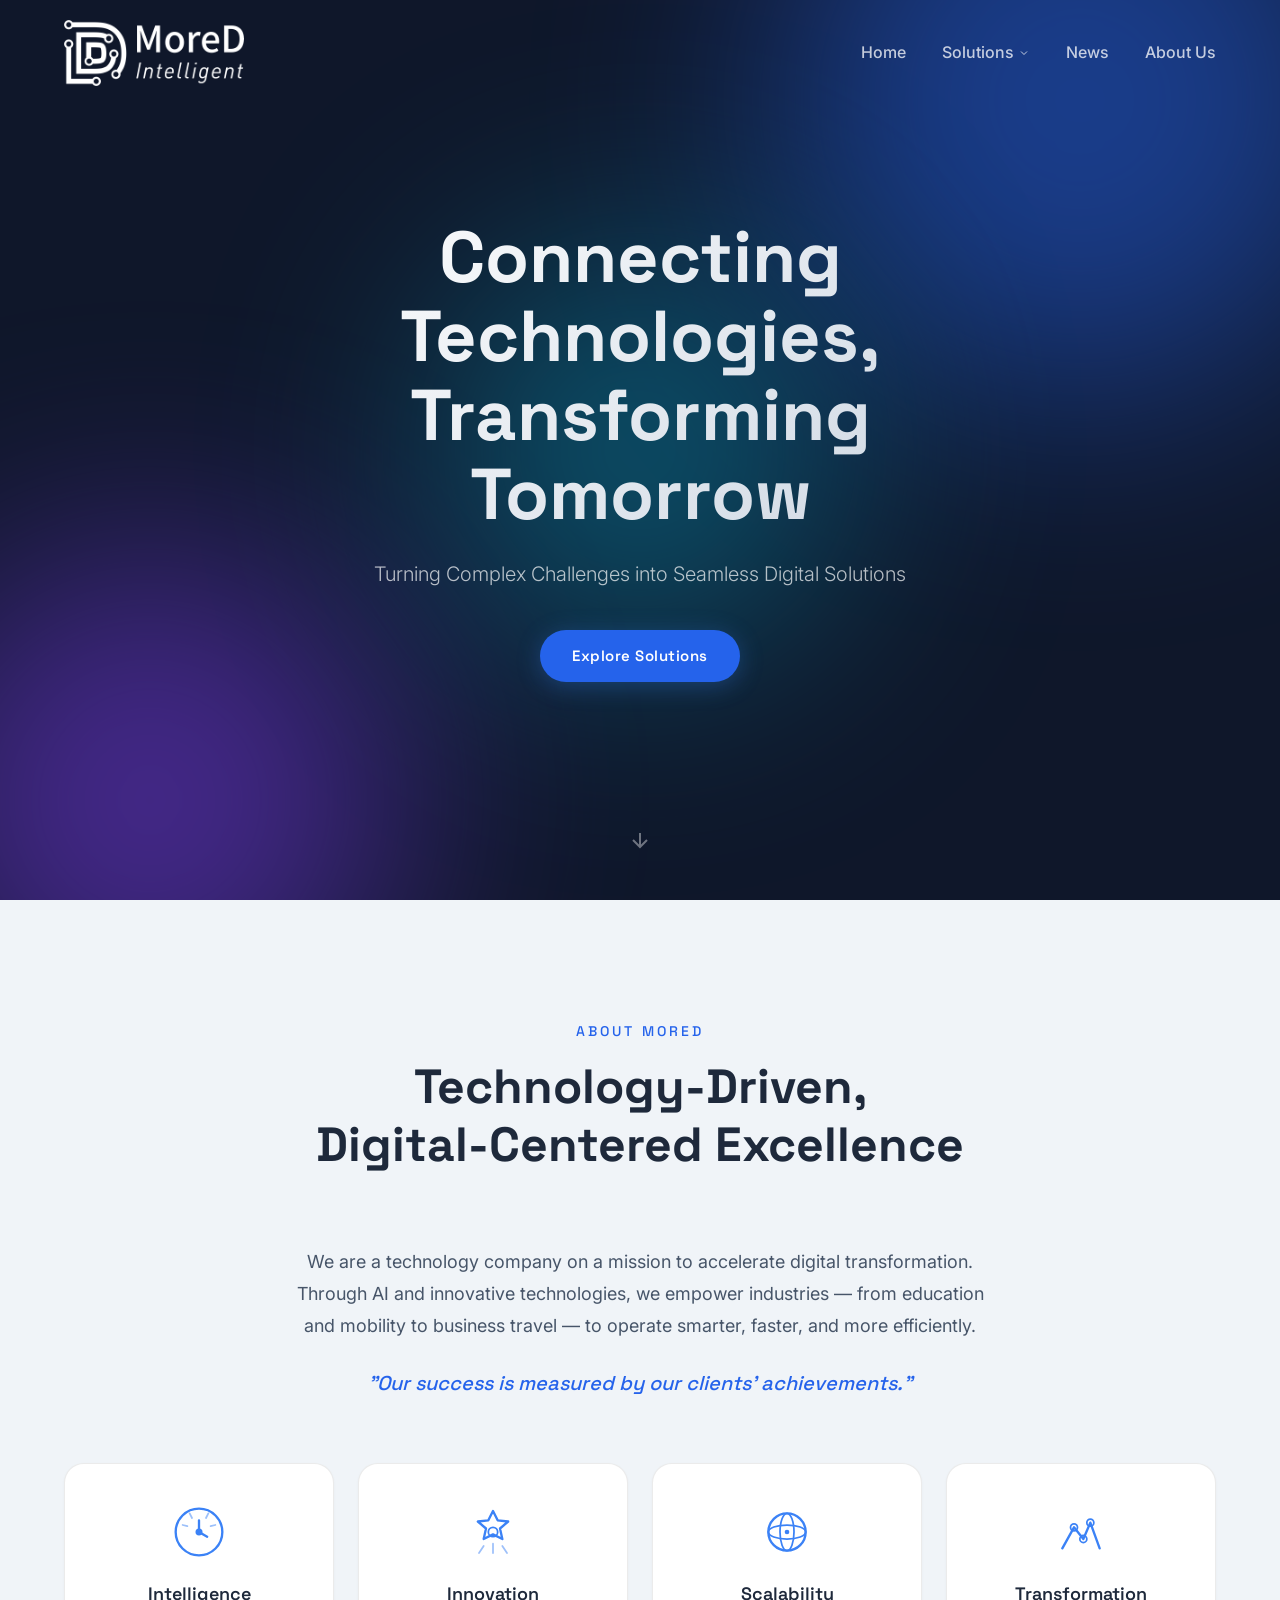
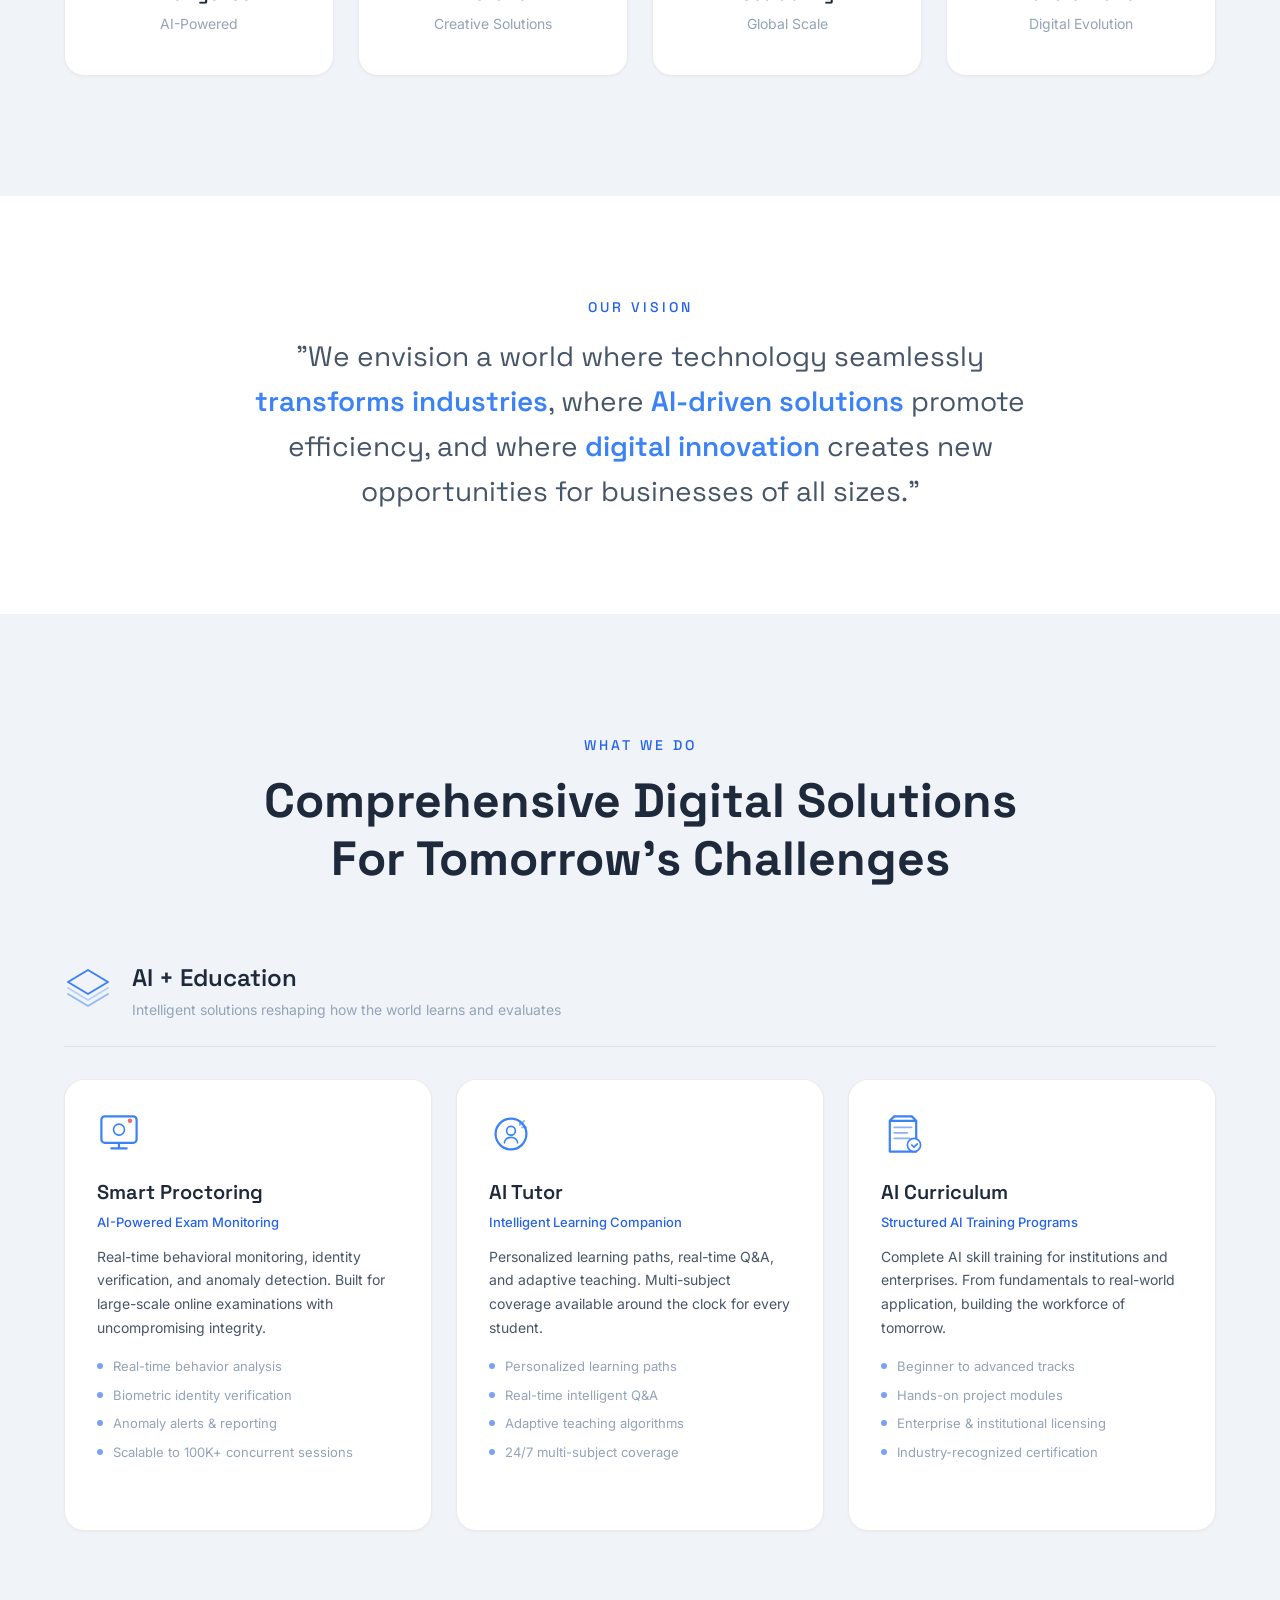
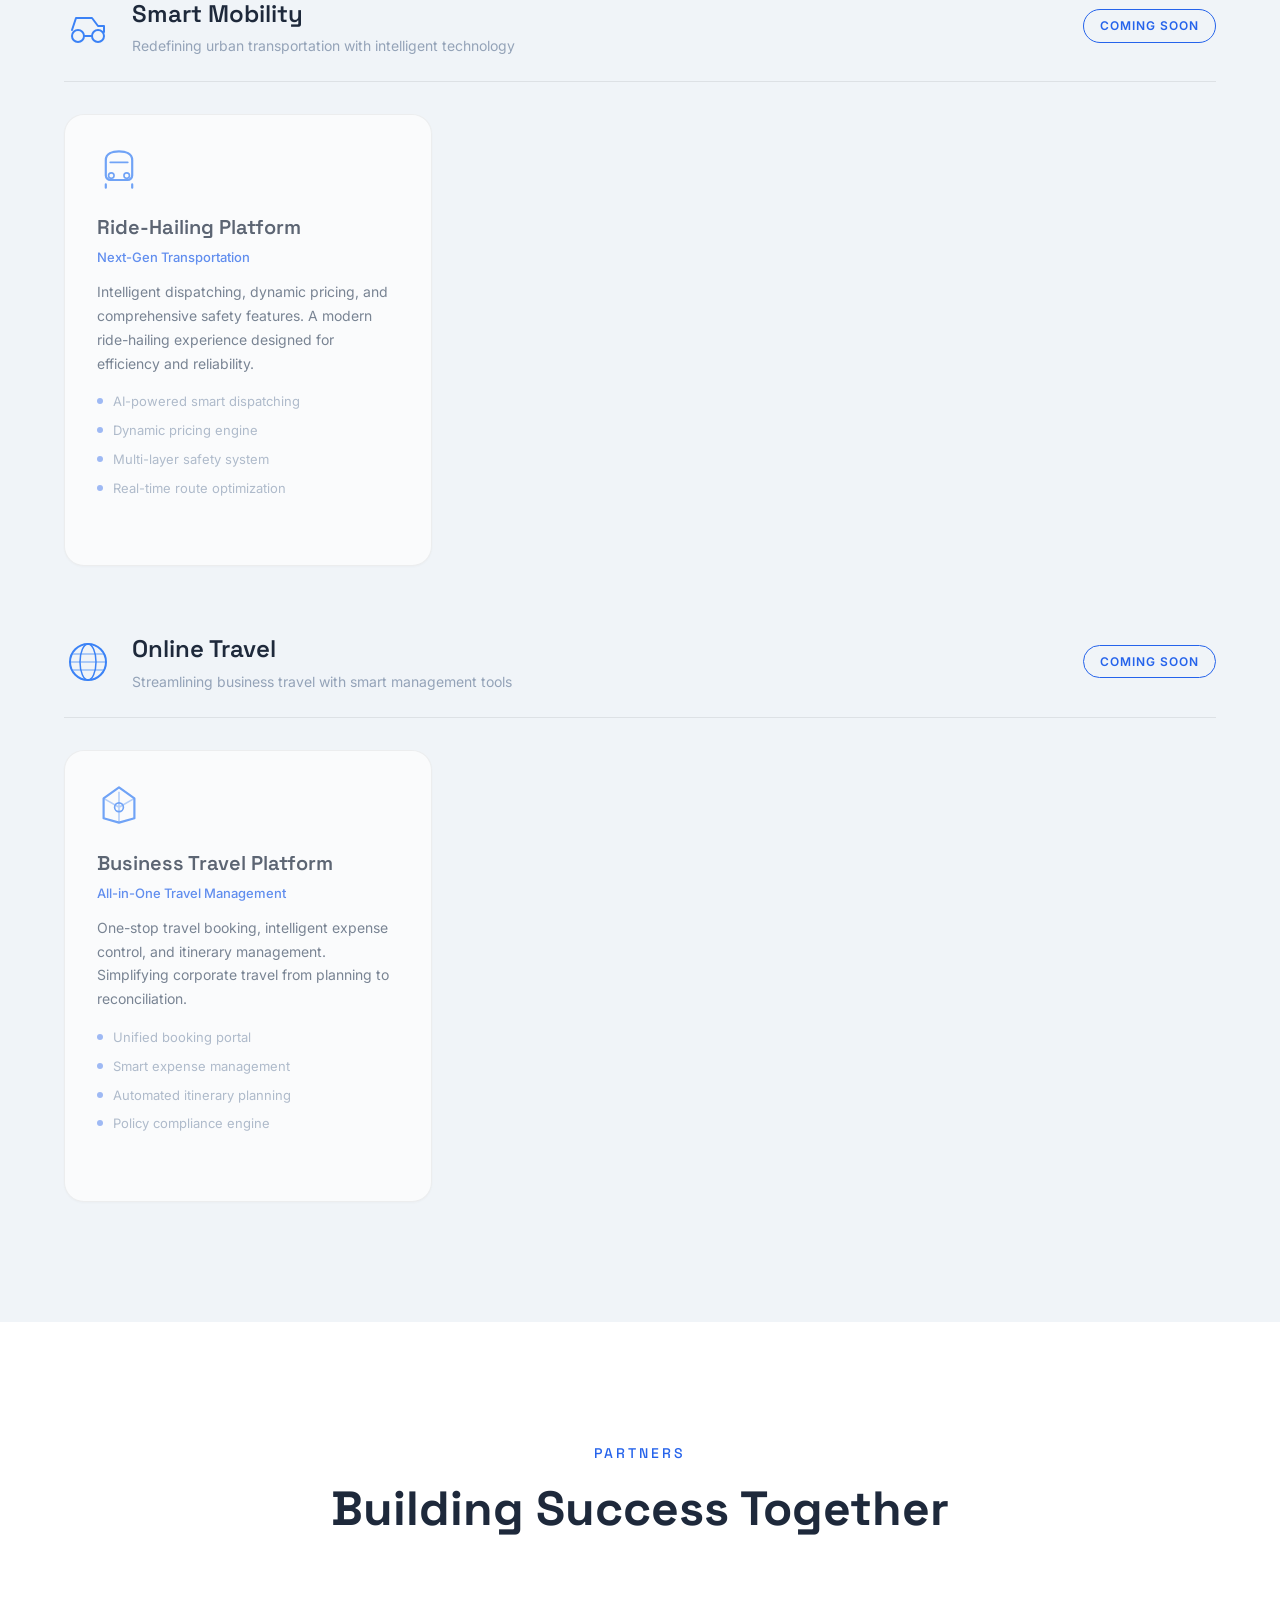
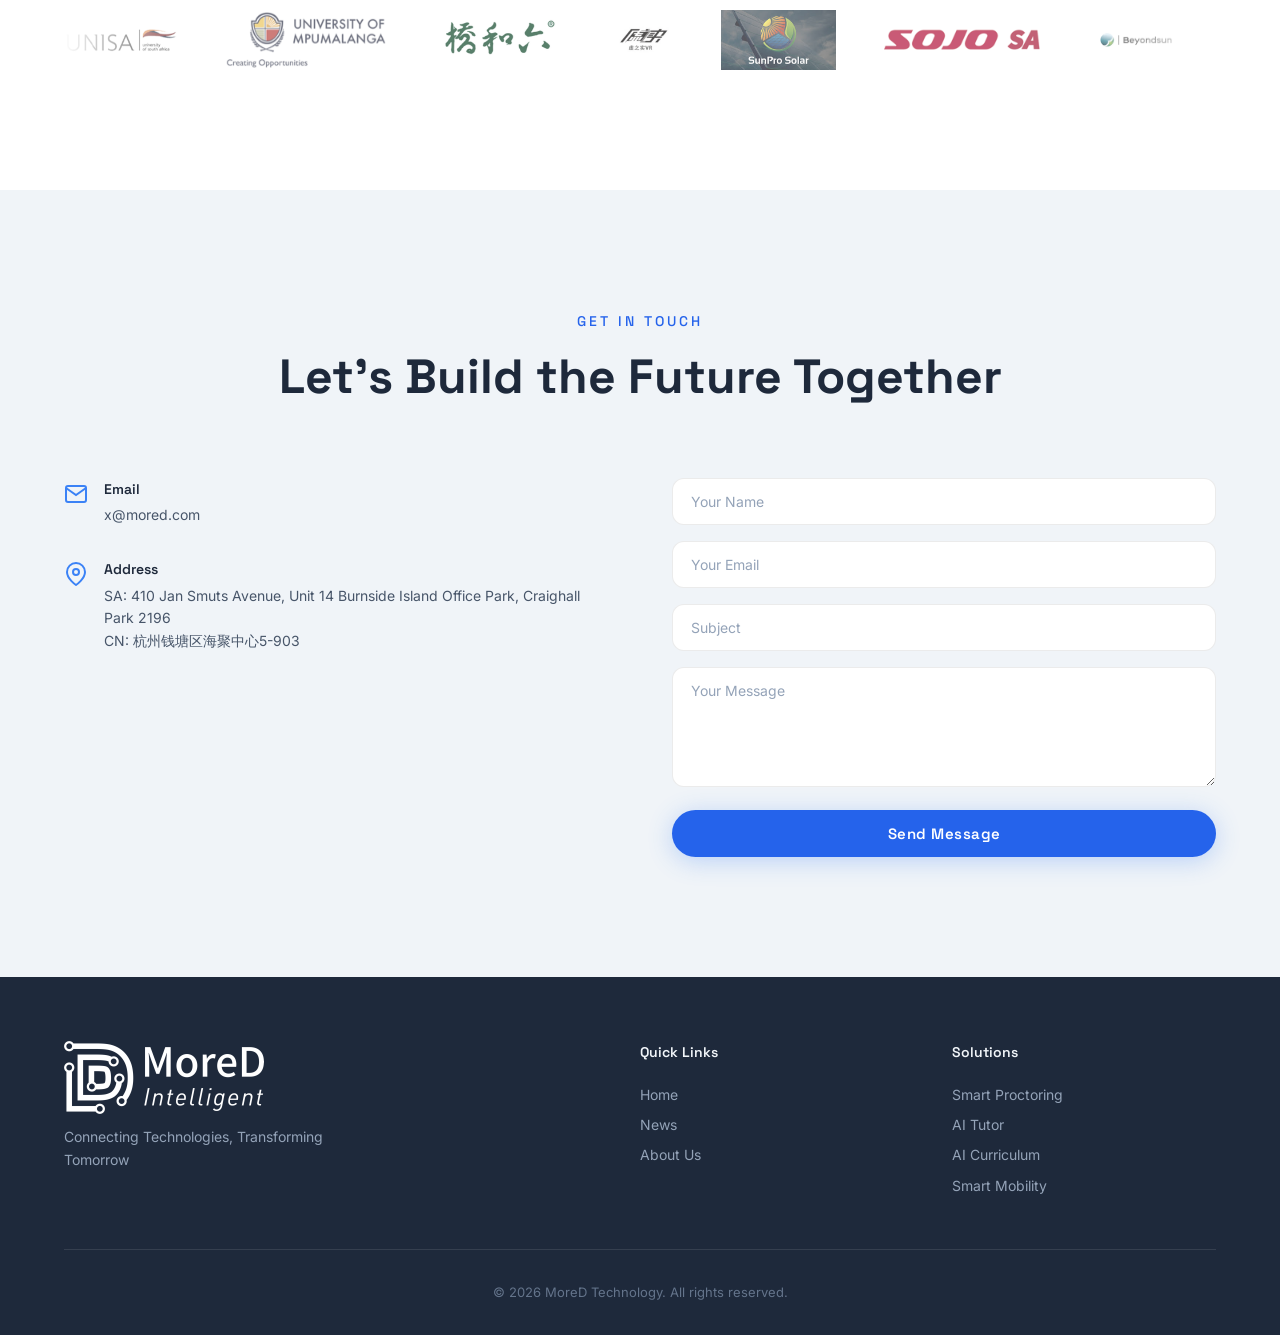
==== commit 3c8ca944: "Update logo, partner logos, news content, contact info - Replace logo with gradient blue version (B)" ====
--- a/index.html
+++ b/index.html
@@ -8,15 +8,14 @@
     <link rel="preconnect" href="https://fonts.googleapis.com">
     <link rel="preconnect" href="https://fonts.gstatic.com" crossorigin>
     <link href="https://fonts.googleapis.com/css2?family=Inter:wght@300;400;500;600;700&family=Space+Grotesk:wght@400;500;600;700&display=swap" rel="stylesheet">
-    <link rel="stylesheet" href="css/style.css">
+    <link rel="stylesheet" href="css/style.css?v=2">
 </head>
 <body class="page-home">
     <!-- Header -->
     <header class="header" id="header">
         <div class="header-container">
             <a href="#hero" class="logo">
-                <img class="logo-icon" src="assets/logo-icon.png" alt="MoreD">
-                <span class="logo-text">MoreD</span>
+                <img class="logo-icon" src="assets/logo-icon.png?v=2" alt="MoreD">
             </a>
             <nav class="nav">
                 <a href="index.html" class="nav-link active">Home</a>
@@ -342,43 +341,21 @@
             </div>
             <div class="partners-track-wrapper fade-in">
                 <div class="partners-track">
-                    <div class="partner-logo">
-                        <div class="partner-placeholder">Partner 1</div>
-                    </div>
-                    <div class="partner-logo">
-                        <div class="partner-placeholder">Partner 2</div>
-                    </div>
-                    <div class="partner-logo">
-                        <div class="partner-placeholder">Partner 3</div>
-                    </div>
-                    <div class="partner-logo">
-                        <div class="partner-placeholder">Partner 4</div>
-                    </div>
-                    <div class="partner-logo">
-                        <div class="partner-placeholder">Partner 5</div>
-                    </div>
-                    <div class="partner-logo">
-                        <div class="partner-placeholder">Partner 6</div>
-                    </div>
+                    <div class="partner-logo"><img src="assets/partners/unisa.png" alt="UNISA"></div>
+                    <div class="partner-logo"><img src="assets/partners/ump.png" alt="University of Mpumalanga"></div>
+                    <div class="partner-logo"><img src="assets/partners/qiaohe.png" alt="Qiaohe"></div>
+                    <div class="partner-logo"><img src="assets/partners/vir.png" alt="VIR VR"></div>
+                    <div class="partner-logo"><img src="assets/partners/sunpro.png" alt="Sunpro Solar"></div>
+                    <div class="partner-logo"><img src="assets/partners/sojo.png" alt="SOJO Electrical"></div>
+                    <div class="partner-logo"><img src="assets/partners/beyondsun.png" alt="Beyondsun"></div>
                     <!-- Duplicated for seamless scroll -->
-                    <div class="partner-logo">
-                        <div class="partner-placeholder">Partner 1</div>
-                    </div>
-                    <div class="partner-logo">
-                        <div class="partner-placeholder">Partner 2</div>
-                    </div>
-                    <div class="partner-logo">
-                        <div class="partner-placeholder">Partner 3</div>
-                    </div>
-                    <div class="partner-logo">
-                        <div class="partner-placeholder">Partner 4</div>
-                    </div>
-                    <div class="partner-logo">
-                        <div class="partner-placeholder">Partner 5</div>
-                    </div>
-                    <div class="partner-logo">
-                        <div class="partner-placeholder">Partner 6</div>
-                    </div>
+                    <div class="partner-logo"><img src="assets/partners/unisa.png" alt="UNISA"></div>
+                    <div class="partner-logo"><img src="assets/partners/ump.png" alt="University of Mpumalanga"></div>
+                    <div class="partner-logo"><img src="assets/partners/qiaohe.png" alt="Qiaohe"></div>
+                    <div class="partner-logo"><img src="assets/partners/vir.png" alt="VIR VR"></div>
+                    <div class="partner-logo"><img src="assets/partners/sunpro.png" alt="Sunpro Solar"></div>
+                    <div class="partner-logo"><img src="assets/partners/sojo.png" alt="SOJO Electrical"></div>
+                    <div class="partner-logo"><img src="assets/partners/beyondsun.png" alt="Beyondsun"></div>
                 </div>
             </div>
         </div>
@@ -402,7 +379,7 @@
                         </div>
                         <div>
                             <h4>Email</h4>
-                            <p>contact@moredtech.com</p>
+                            <p>x@mored.com</p>
                         </div>
                     </div>
                     <div class="contact-item">
@@ -414,22 +391,9 @@
                         </div>
                         <div>
                             <h4>Address</h4>
-                            <p>To be updated</p>
-                        </div>
-                    </div>
-                    <div class="contact-socials">
-                        <a href="#" class="social-link" aria-label="LinkedIn">
-                            <svg viewBox="0 0 24 24" fill="none" stroke="currentColor" stroke-width="2">
-                                <path d="M16 8a6 6 0 016 6v7h-4v-7a2 2 0 00-4 0v7h-4v-7a6 6 0 016-6z"/>
-                                <rect x="2" y="9" width="4" height="12"/>
-                                <circle cx="4" cy="4" r="2"/>
-                            </svg>
-                        </a>
-                        <a href="#" class="social-link" aria-label="Twitter">
-                            <svg viewBox="0 0 24 24" fill="none" stroke="currentColor" stroke-width="2">
-                                <path d="M4 4l11.733 16H20L8.267 4H4zM4 20l6.768-6.768M13.232 10.768L20 4"/>
-                            </svg>
-                        </a>
+                            <p>SA: 410 Jan Smuts Avenue, Unit 14 Burnside Island Office Park, Craighall Park 2196</p>
+                            <p>CN: 杭州钱塘区海聚中心5-903</p>
+                        </div>
                     </div>
                 </div>
                 <form class="contact-form fade-in" id="contact-form">
@@ -457,11 +421,7 @@
             <div class="footer-grid">
                 <div class="footer-brand">
                     <a href="#hero" class="logo">
-                        <svg class="logo-icon" viewBox="0 0 40 40" fill="none" xmlns="http://www.w3.org/2000/svg">
-                            <rect width="40" height="40" rx="8" fill="#3b82f6"/>
-                            <path d="M10 28V12l8 10 8-10v16" stroke="#fff" stroke-width="2.5" stroke-linecap="round" stroke-linejoin="round"/>
-                        </svg>
-                        <span class="logo-text">MoreD</span>
+                        <img class="logo-icon" src="assets/logo-icon.png?v=2" alt="MoreD">
                     </a>
                     <p class="footer-tagline">Connecting Technologies, Transforming Tomorrow</p>
                 </div>
--- a/css/style.css
+++ b/css/style.css
@@ -135,7 +135,7 @@
     left: 0;
     right: 0;
     z-index: 1000;
-    padding: 16px 0;
+    padding: 20px 0;
     transition: var(--transition);
     background: rgba(255, 255, 255, 0.8);
     backdrop-filter: blur(12px);
@@ -173,8 +173,25 @@
 }
 
 .logo-icon {
-    width: 36px;
-    height: 36px;
+    height: auto;
+    width: 180px;
+    object-fit: contain;
+    transition: var(--transition);
+}
+
+/* White logo on dark backgrounds (homepage header + footer) */
+.page-home .logo-icon {
+    filter: brightness(0) invert(1);
+}
+
+.page-home .header.scrolled .logo-icon {
+    filter: none;
+}
+
+.footer .logo-icon {
+    filter: brightness(0) invert(1);
+    width: 200px;
+    height: auto;
 }
 
 .logo-text {
@@ -204,7 +221,7 @@
 }
 
 .nav-link {
-    font-size: 14px;
+    font-size: 16px;
     font-weight: 500;
     color: var(--text-secondary);
     transition: var(--transition);
@@ -943,6 +960,21 @@
     flex-shrink: 0;
 }
 
+.partner-logo img {
+    height: 60px;
+    width: auto;
+    max-width: 160px;
+    object-fit: contain;
+    opacity: 0.7;
+    transition: var(--transition);
+    filter: grayscale(30%);
+}
+
+.partner-logo img:hover {
+    opacity: 1;
+    filter: grayscale(0%);
+}
+
 .partner-placeholder {
     width: 160px;
     height: 80px;
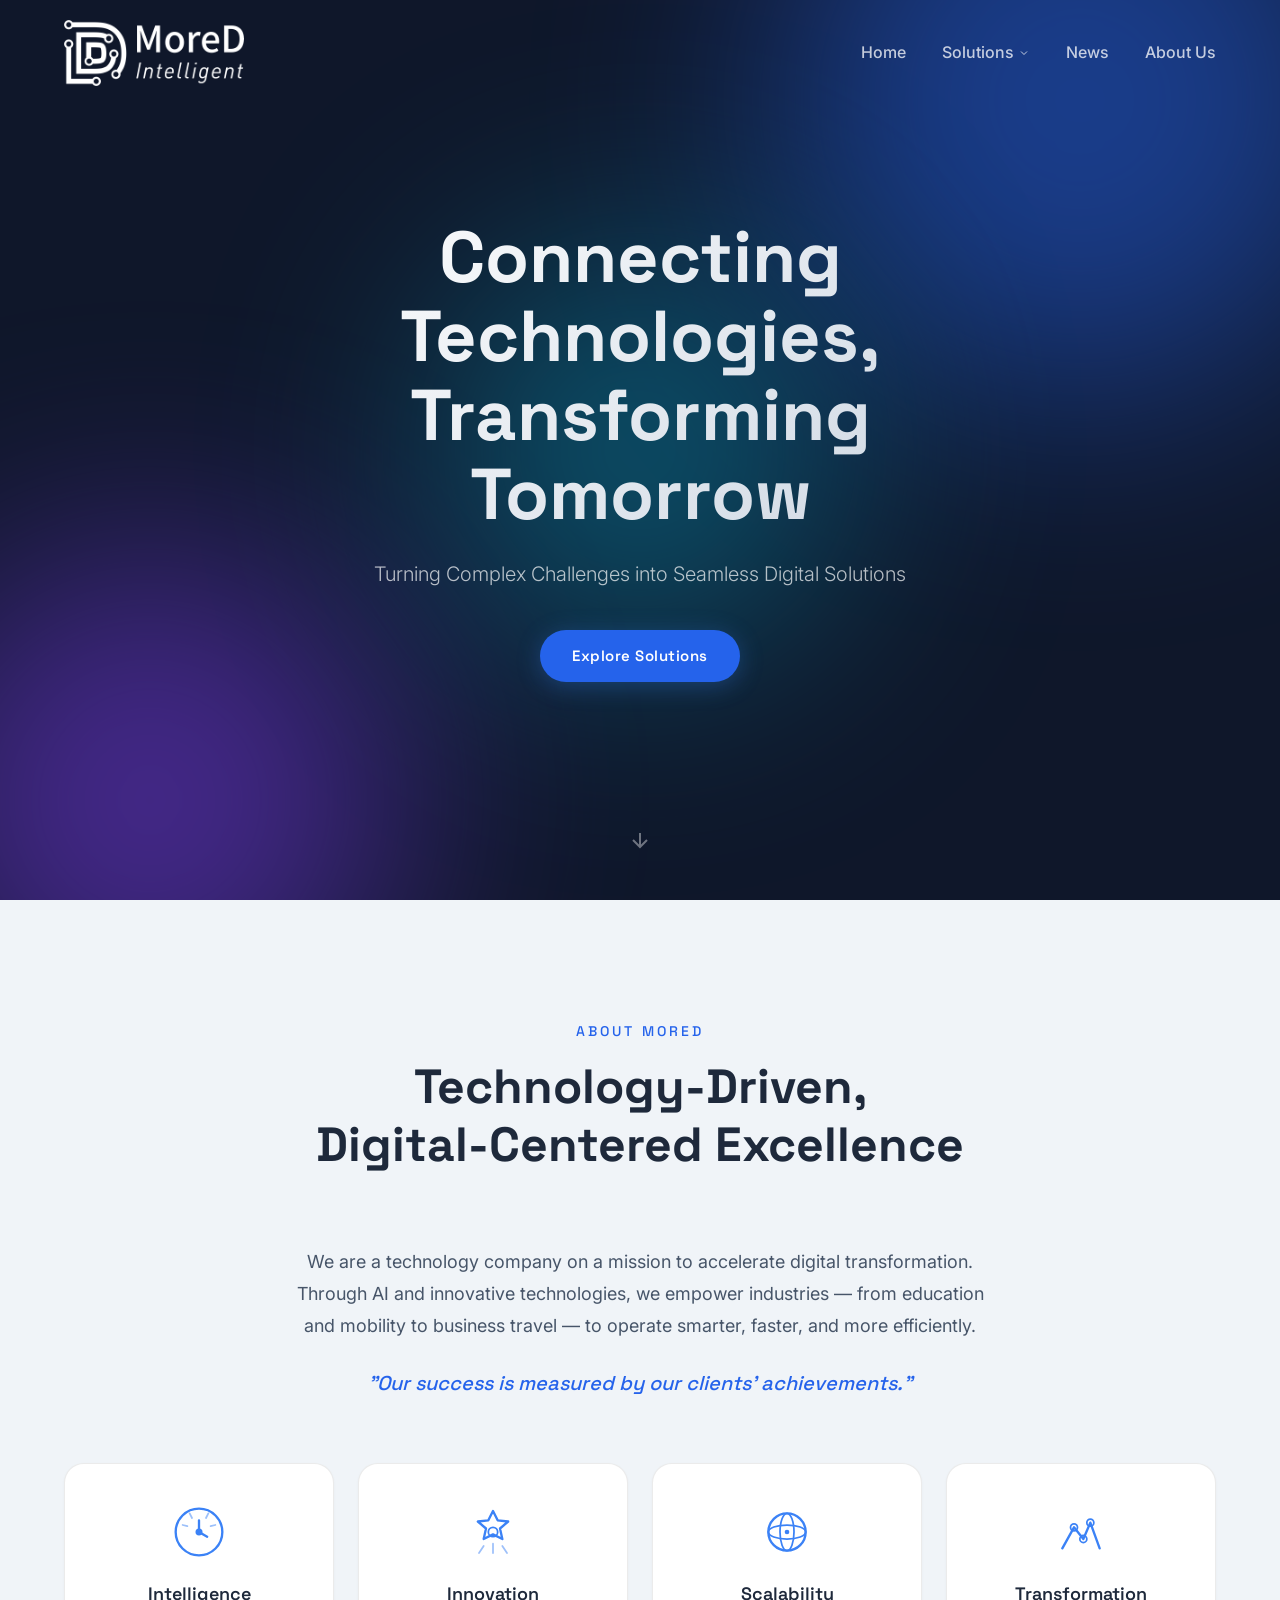
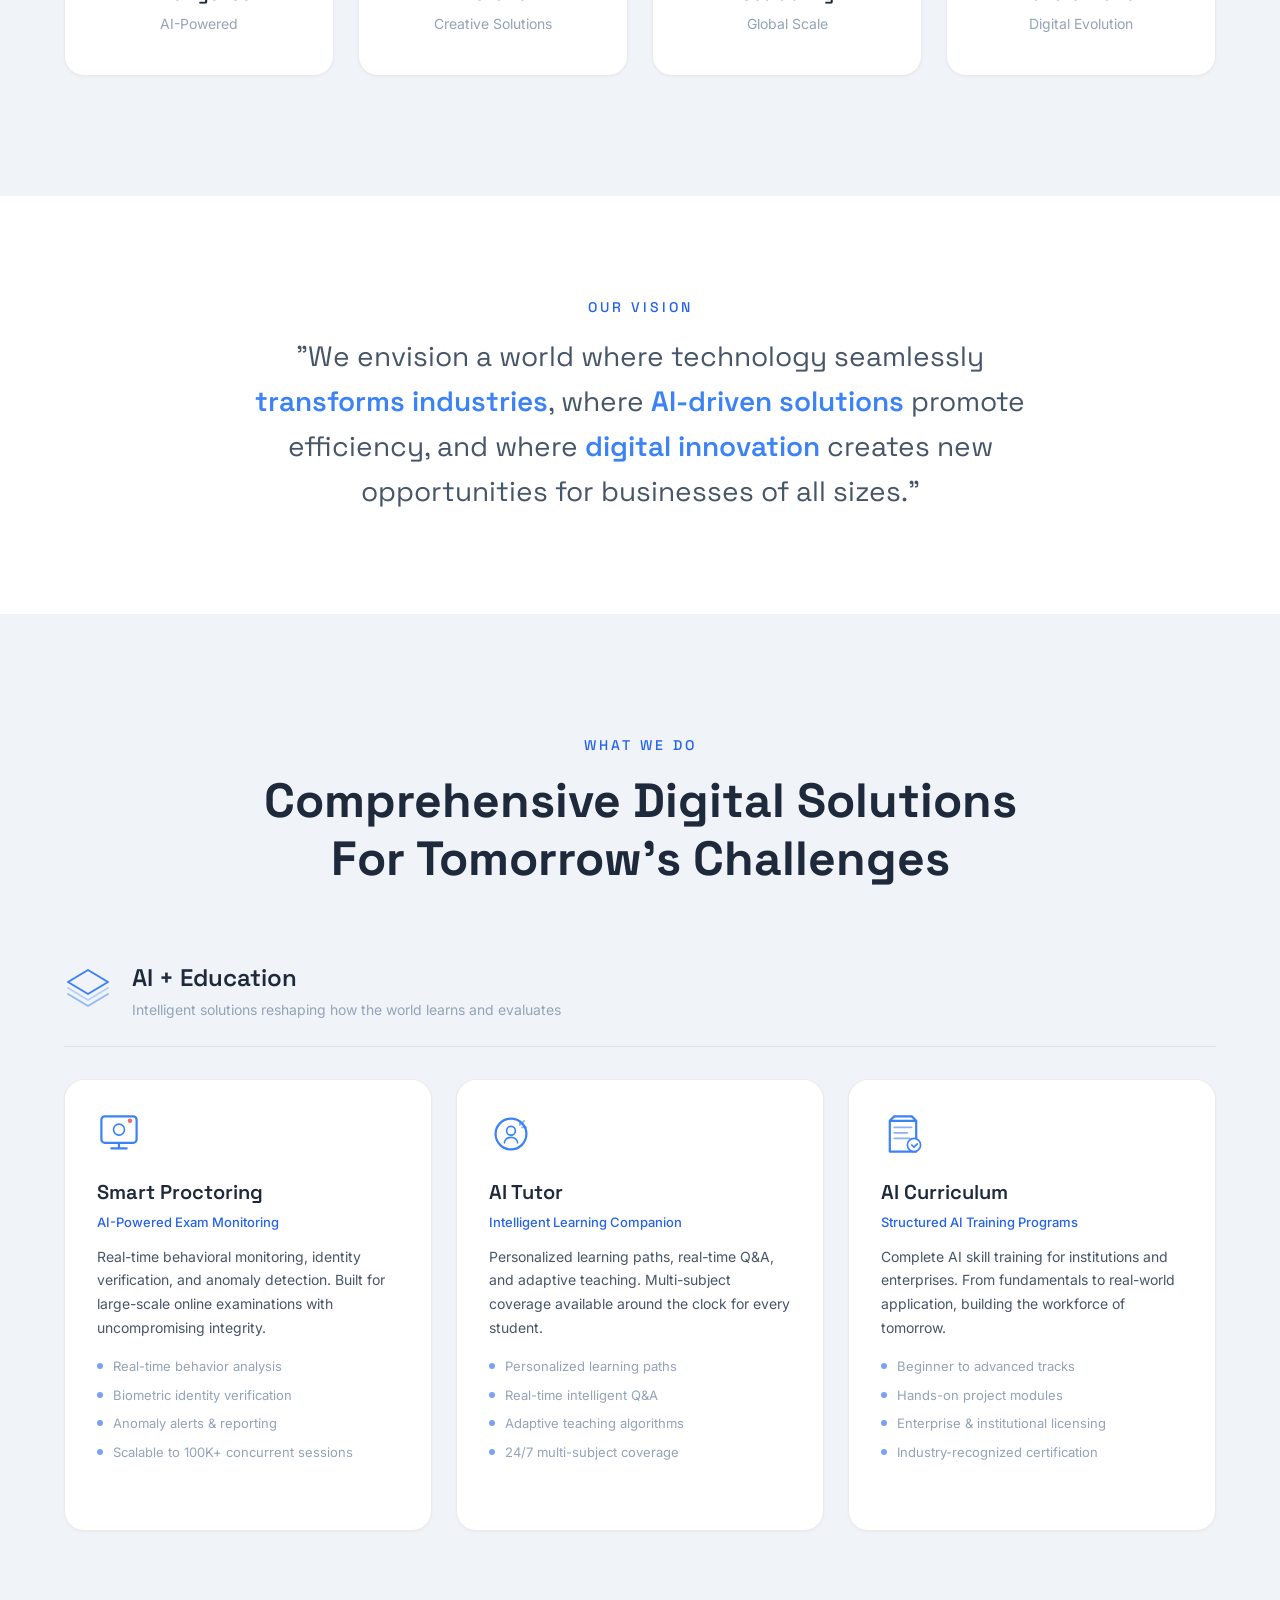
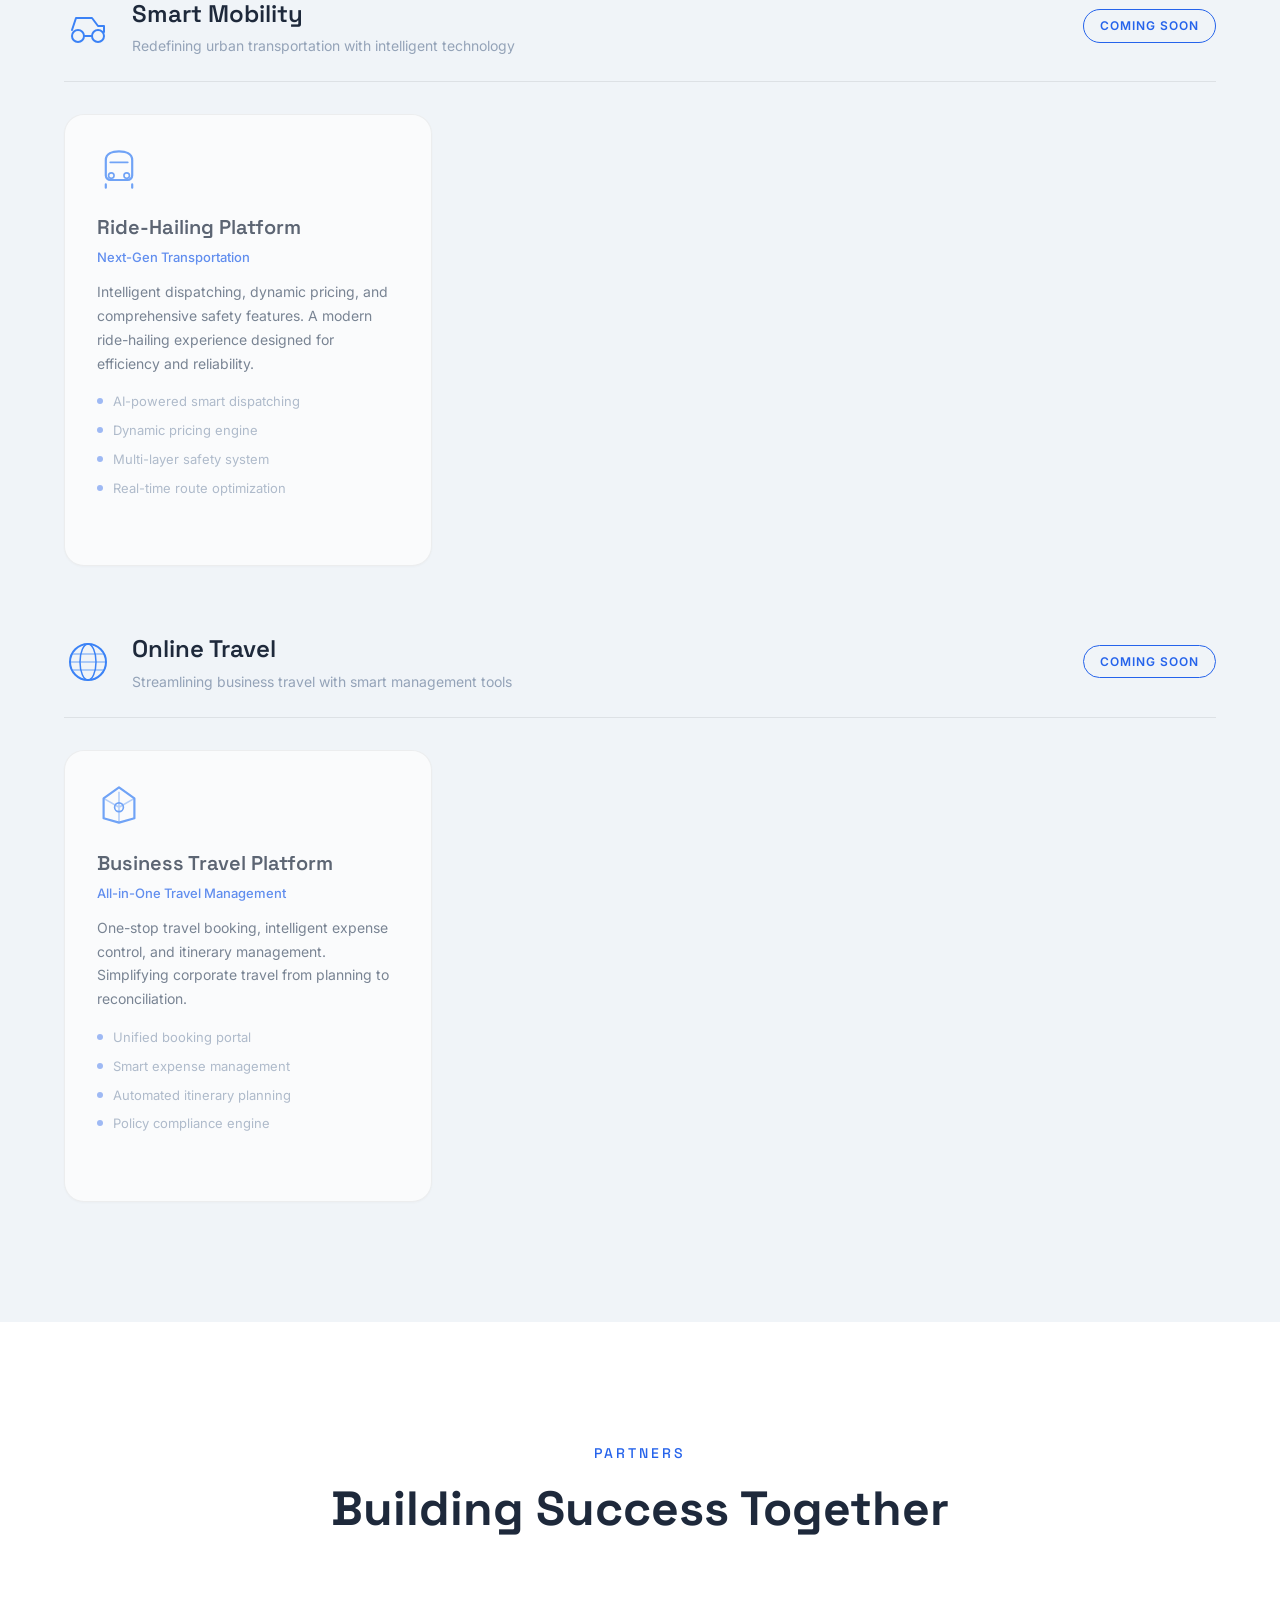
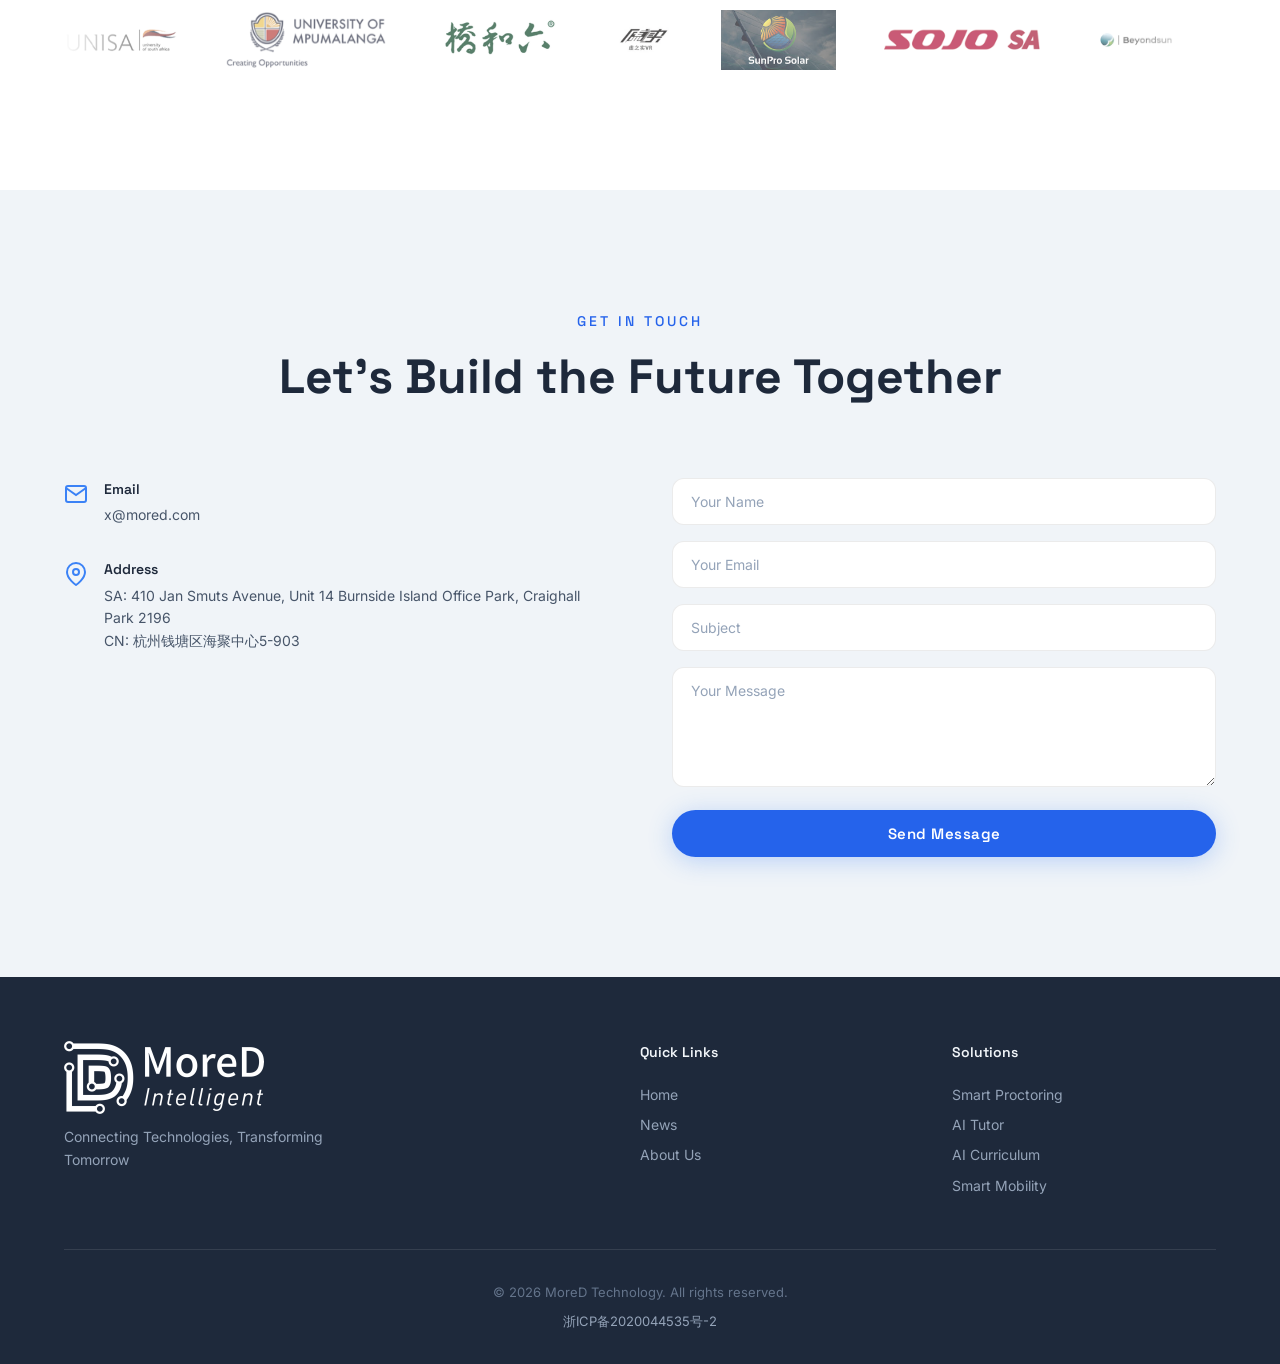
==== commit b26643d7: "Add ICP registration link to all page footers" ====
--- a/index.html
+++ b/index.html
@@ -441,10 +441,11 @@
             </div>
             <div class="footer-bottom">
                 <p>&copy; 2026 MoreD Technology. All rights reserved.</p>
+                <p class="footer-icp"><a href="https://beian.miit.gov.cn/" target="_blank" rel="noopener noreferrer" lang="zh-CN">浙ICP备2020044535号-2</a></p>
             </div>
         </div>
     </footer>
 
     <script src="js/main.js"></script>
 </body>
-</html>+</html>
--- a/css/style.css
+++ b/css/style.css
@@ -1164,6 +1164,21 @@
     color: #64748b;
 }
 
+.footer-icp {
+    margin-top: 8px;
+}
+
+.footer-icp a {
+    color: #94a3b8;
+}
+
+.footer-icp a:hover,
+.footer-icp a:focus-visible {
+    color: #60a5fa;
+    text-decoration: underline;
+    text-underline-offset: 3px;
+}
+
 /* ===========================
    Animations (Fade In)
    =========================== */
@@ -1404,4 +1419,4 @@
     .mobile-submenu a {
         font-size: 16px;
     }
-}+}
